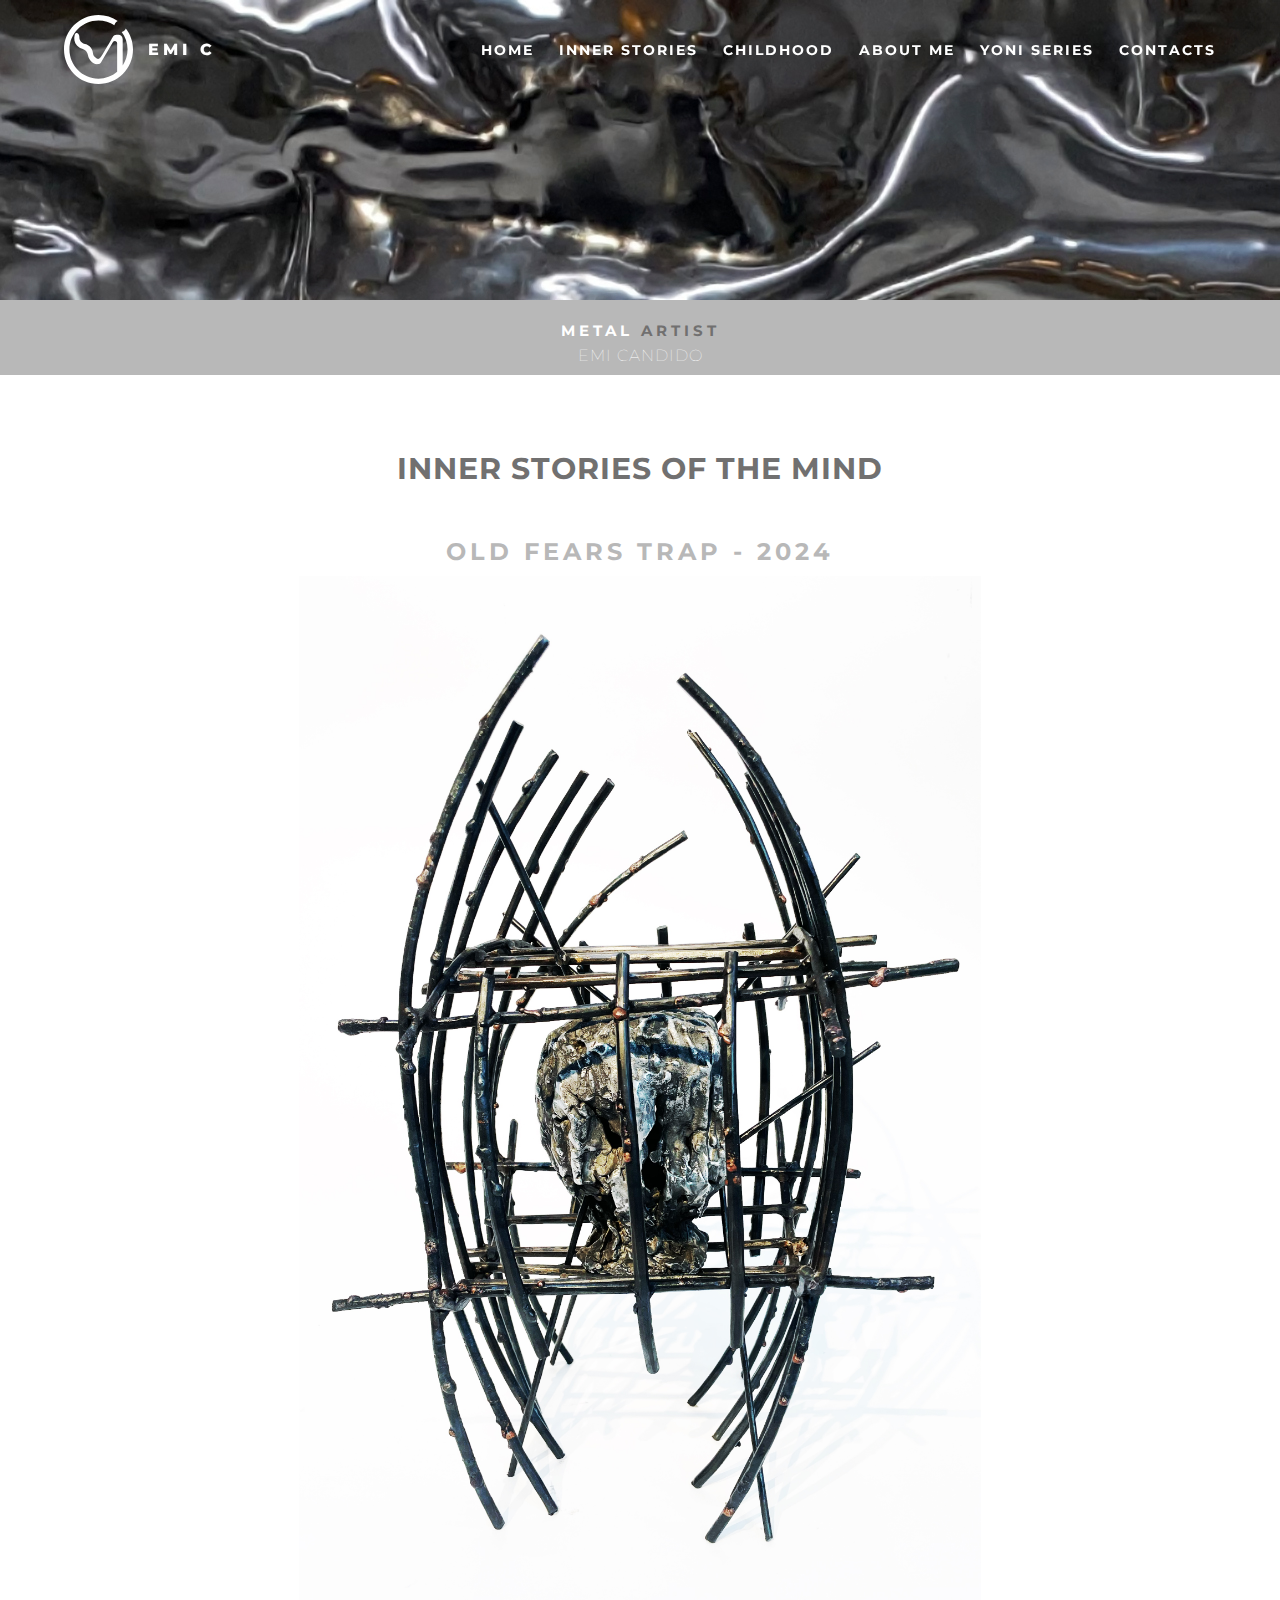
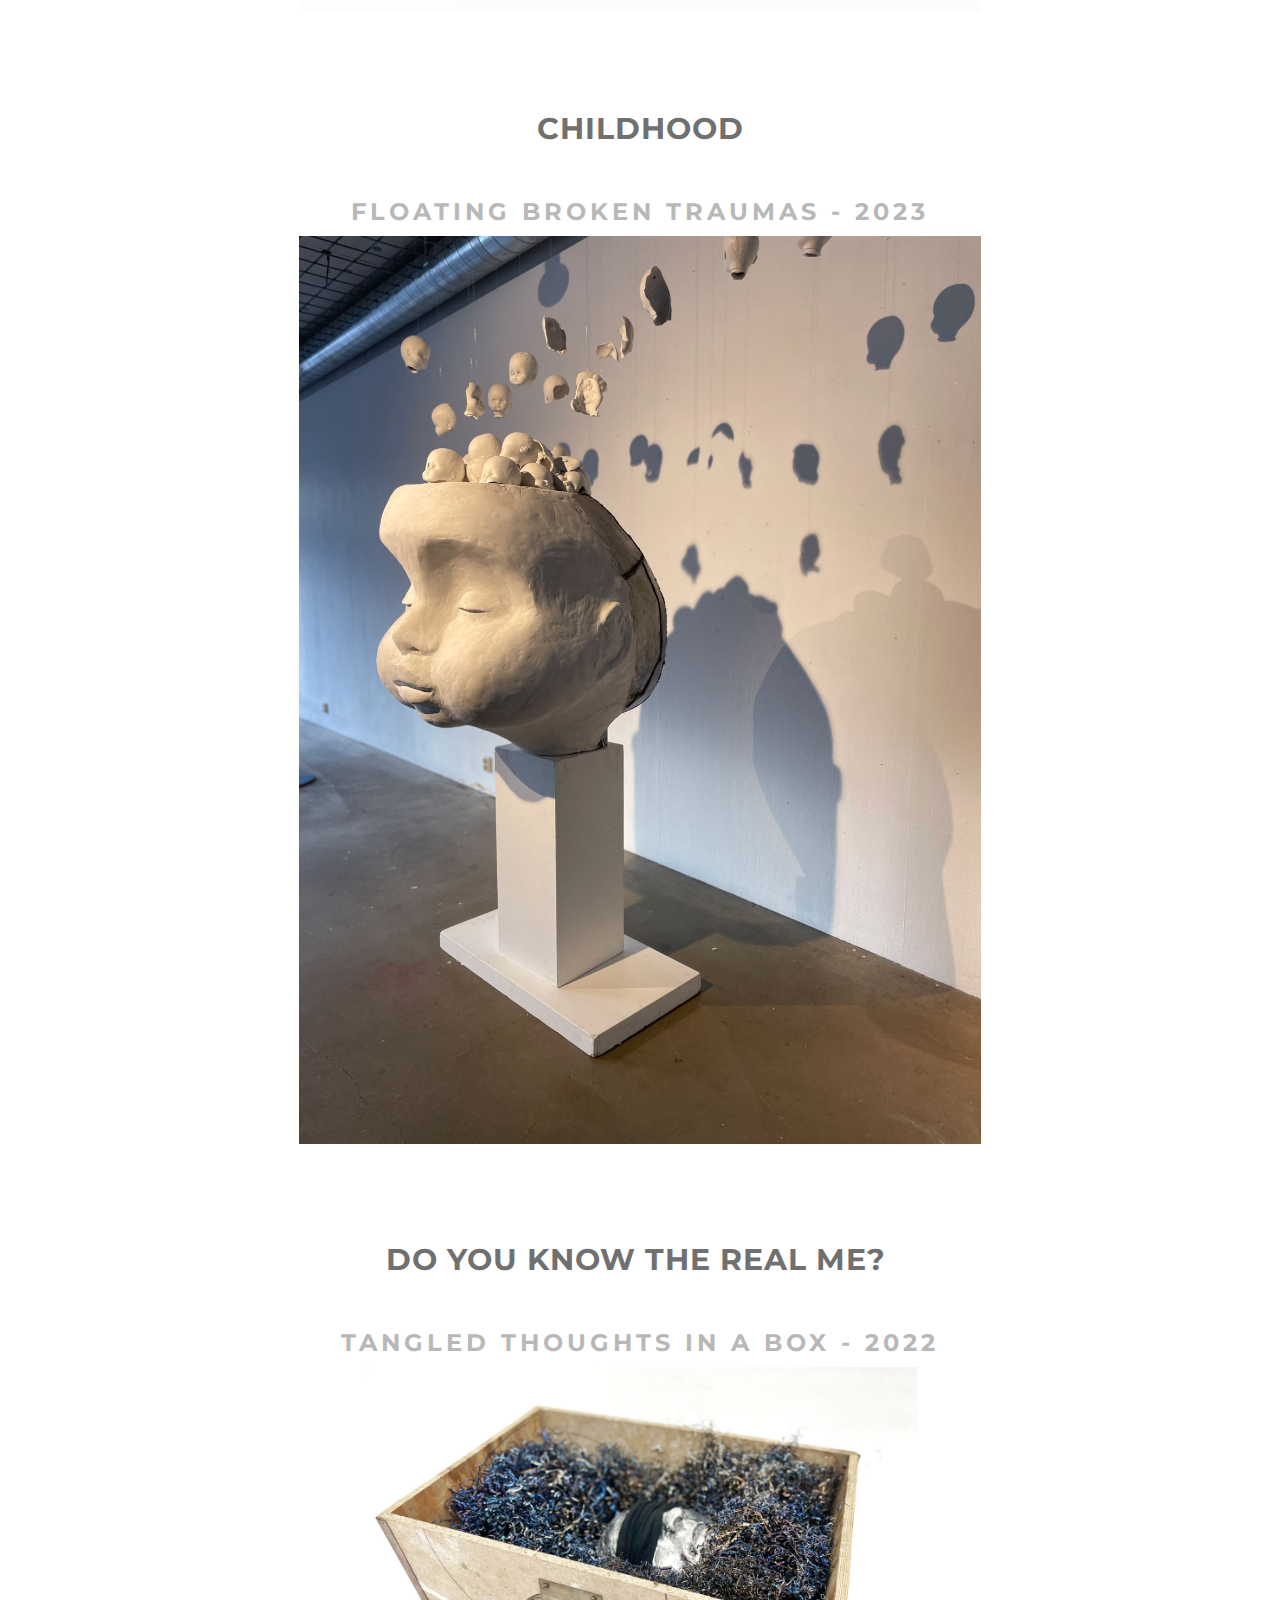
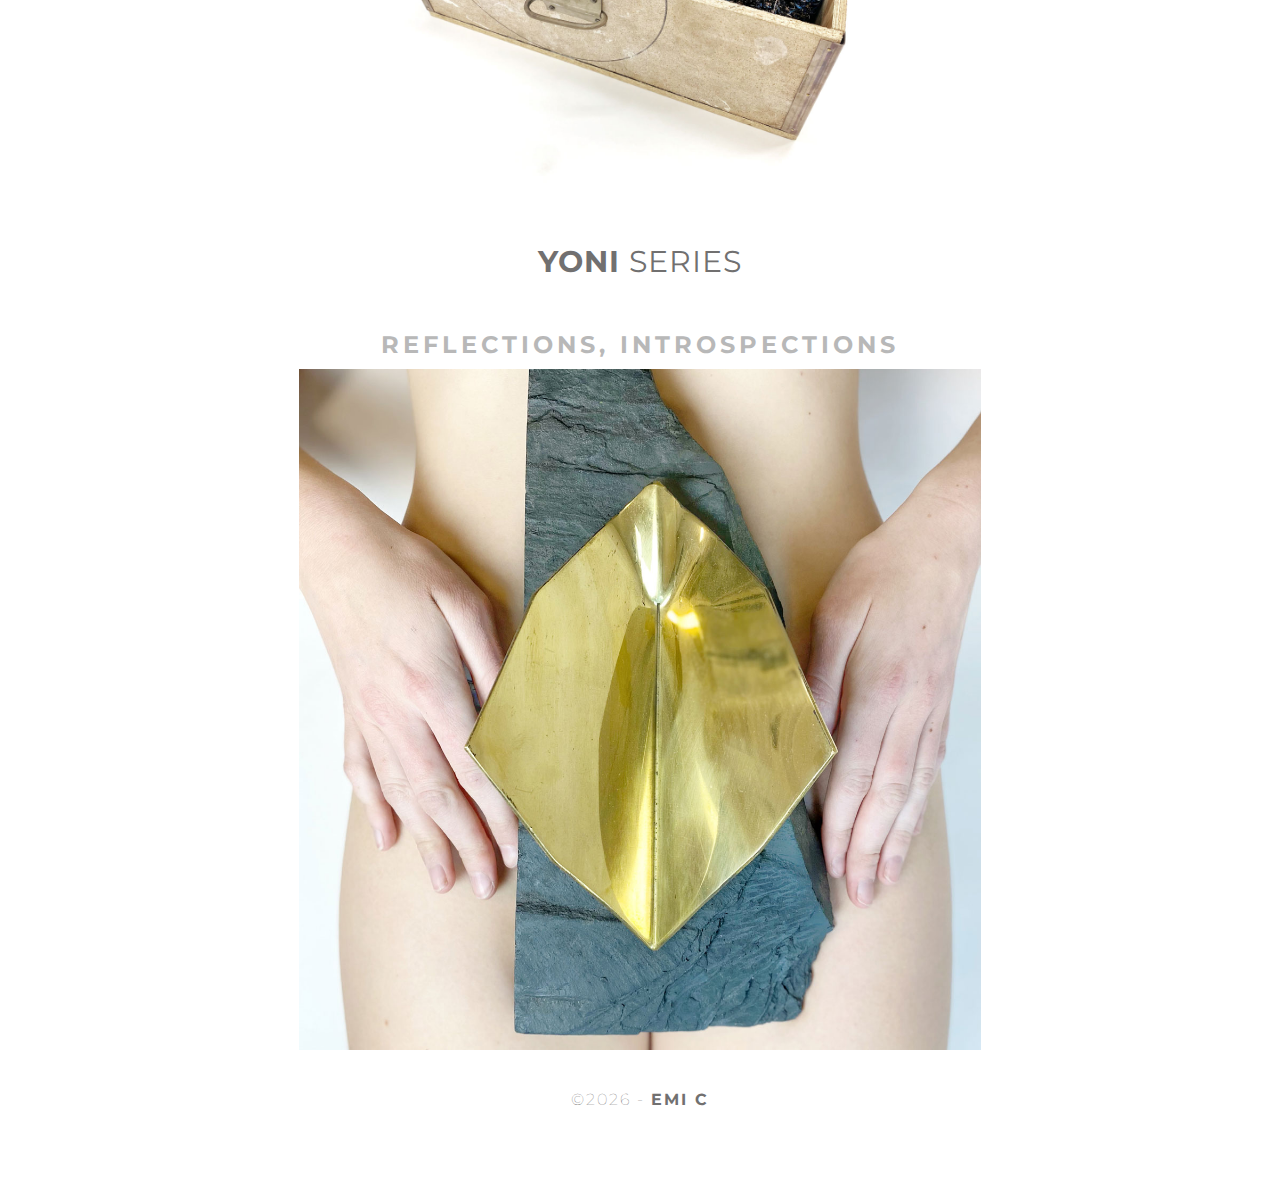
==== index.html @ 7ddd09d2 "commit" ====
<!doctype html>
<html lang="en-US">
<head>
<meta charset="UTF-8">
<meta http-equiv="X-UA-Compatible" content="IE=edge">
<meta name="viewport" content="width=device-width, initial-scale=1">
<title>EMI C</title>
<link rel="icon" type="image/x-icon" href="/images/logo_Tab.svg">	
<link href="css/singlePageTemplate.css" rel="stylesheet" type="text/css">
<link rel="stylesheet" href="./css/custom.css">
<link rel="stylesheet" href="./css/media.css">
<!--The following script tag downloads a font from the Google Fonts server for use within the web page. We recommend that you do not modify it.-->
<link rel="preconnect" href="https://fonts.googleapis.com">
<link rel="preconnect" href="https://fonts.gstatic.com" crossorigin>
<link href="https://fonts.googleapis.com/css2?family=Montserrat:wght@400;500;700&display=swap" rel="stylesheet"> 
</head>
<body>
    <!-- btn up -->
    <button class="scrollup">
        <image src="images/circle-up-greey.svg" alt="icon upp"/>
    </button>
    <!-- header -->
     <header class="header">
      <div class="header-fixed">
          <div class="container" id="imagem">
            <div class="logo">
              <img src="images/logo.svg" alt="logo emi c" />
              <span class="logotexto">EMI C</span>
            </div>
          
            <nav class="nav">
              <ul class="lists">
                <li class="item"><a href="index.html">HOME</a></li>
                <li class="item"><a href="works_InnerStories.html">INNER STORIES</a></li>
                <li class="item"><a href="works_childhood.html">CHILDHOOD</a></li>
                <li class="item"><a href="works_masks.html">About me</a></li>
                <li class="item"><a href="works_yoni.html">YONI SERIES</a></li>
                <li class="item"><a class="" href="bio&contact.html">CONTACTS</a></li>
              </ul>
            </nav>
            <div class="burger"></div>
          </div>
      </div>
    
    </header>
    <!-- / header -->
<!-- Main Container -->
 <main>
      <!-- Hero Section -->
      <section class="hero" id="hero">
        <div class="container">
          <h2 class="hero_header">METAL&nbsp;<span class="light">ARTIST</span></h2>
          <p class="tagline">EMI CANDIDO</p>
        </div>
      </section>
  <div class="container">
    <!-- Navigation -->
  

  
  
    <section class="about_works" id="about">
      <h2 class="hidden">About</h2>
      <!-- Inner Stories of the mind -->
      <h2 class="tagline_wtitulo"><a href="works_InnerStories.html"><strong>Inner Stories of the mind</strong></a></h2>
      <h2 class="hero_header_texto" style="color:#B8B8B8">Old Fears Trap - 2024<span class="light"></span></h2>
      <div class="text_column_Centro"><a href="works_InnerStories.html"><img
            src="images/InnerStories_Old Fears Trap_.jpeg" class="center" width="70%">
        </a></div>
      <!-- childwood -->
      <h2 class="tagline_wtitulo_2"><a href="works_childhood.html"><strong><br>childhood</strong></a></h2>
      <h2 class="hero_header_texto" style="color:#B8B8B8">Floating Broken Traumas - 2023<span class="light"></span></h2>
      <div class="text_column_Centro"><a href="works_childhood.html"><img
            src="images/childwood_Floating_Broken_Traumas_2.jpg" class="center" width="70%"></a></div>
      <!-- Do you know the real me -->
      <h2 class="tagline_wtitulo_2"><strong><br>
          <a href="works_masks.html">Do you know the real me?&nbsp;</a></strong><a href="works_masks.html"><br></h2>
      <h2 class="hero_header_texto" style="color:#B8B8B8">Tangled Thoughts in a Box - 2022<span class="light"></span></h2>
      <div class="text_column_Centro"><a href="works_masks.html"><img src="images/mask_Tangled_Thoughts_in_a_Box.jpg"
            class="centerpressure" width="70%"></a></div>
      <!-- YONI -->
      <h2 class="tagline_wtitulo_2"><a href="works_yoni.html"><strong>Yoni&nbsp;</strong>series</a></h2>
      <h2 class="hero_header_texto" style="color:#B8B8B8"><strong>REFLECTIONS, INTROSPECTIONS</strong><span
          class="light"></span></h2>
      <div class="text_column_Centro"><a href="works_yoni.html"><img src="images/Yoni_Reflections_introspections.jpg"
            class="center" width="70%"></a></div>
    </section>
  
    <!-- Copyrights Section -->
    <div class="hidden">About </div>
  </div>
 </main>
 <footer class="footer">
  <div class="copyright">&copy;<span class="year"></span> - <strong>EMI C</strong></div>
 </footer>

<!-- Main Container Ends -->
    <script src="/js/main.js"></script>
</body>
</html>
---- css/singlePageTemplate.css ----
@charset "UTF-8";
/* Body */
body {
	/* <length> value */
    max-width: 1920px; 
	font-family:'Montserrat', sans-serif;
	/* background-color: #f2f2f2; */
	width: 100%;
	margin-top: 0px;
	margin-right: auto;
	margin-bottom: 0px;
	margin-left: auto;
	font-style: normal;
	font-weight: 200;
	align-content: center;
}
a {
  color: inherit; /* blue colors for links too */
  text-decoration: inherit; /* no underline */
}
/* Dropdown menu */
 /* Dropdown Button */
.dropbtn {
  background-color: transparent;
  color: white;
  padding: 0px;
  font-family:'Montserrat', sans-serif;
  font-size: 14px;
  text-align: left;
  letter-spacing: 2px;
  font-weight: bold;
  transition: all 0.3s linear;
  border: none;
  text-shadow: 2px 2px 4px #000000;
}

/* The container <div> - needed to position the dropdown content */
.dropdown {
  position: relative;
  display: inline-block;
	text-shadow: 2px 2px 4px #000000;
}

/* Dropdown Content (Hidden by Default) */
.dropdown-content {
  display: none;
  position: absolute;
  /* background-color: #f1f1f1;*/
  min-width: 300px;
  /* box-shadow: 0px 8px 16px 0px rgba(0,0,0,0.2);*/
  z-index: 1;
	text-shadow: 2px 2px 4px #000000;
}

/* Links inside the dropdown */
.dropdown-content a {
  color: #FFFFFF;
  padding: 5px 8px;
  text-decoration: none;
  display: block;
	text-shadow: 2px 2px 4px #000000;
}

/* Change color of dropdown links on hover */
.dropdown-content a:hover {color: #FFFFFF; text-shadow: 2px 2px 4px #000000;}

/* Show the dropdown menu on hover */
.dropdown:hover .dropdown-content {display: block;text-shadow: 2px 2px 4px #000000;}

/* Change the background color of the dropdown button when the dropdown content is shown */
.dropdown:hover .dropbtn {color: #2C9AB7;text-shadow: 2px 2px 4px #000000;} 

/* Container */
.container {
	width: 90%;
	margin: 0 auto;
}
/* Navigation */

.logo {
	color: #fff;
	width: auto;
}
.logotexto {
	color: #fff;
	font-weight: 800;
	letter-spacing: 4px;
}


.hero_header {
	color: #FFFFFF;
	text-align: center;
	margin-top: 0px;
	margin-right: 0px;
	margin-bottom: 0px;
	margin-left: 0px;
	letter-spacing: 4px;
}.hero_header_texto{
	color: #8f8f8f;
	text-align: center;
	margin-top: 50px;
	margin-right: 0px;
	margin-bottom: 10px;
	margin-left: 0px;
	text-transform: uppercase;
	letter-spacing: 4px;
}
/* Hero Section */
.hero {
	background-color: #B8B8B8;
	padding-top: 20px;
	padding-bottom: 10px;
}
.light {
	font-weight: bold;
	color: #717070;
}
.tagline {
	text-align: center;
	color: #FFFFFF;
	margin-top: 4px;
	font-weight: lighter;
	text-transform: uppercase;
	letter-spacing: 1px;
}
.tagline_wtitulo {
	text-align: center;
	color: #717070;
	margin-top: 40px;
    font-size: 30px;
	font-weight: bolder;
	text-transform: uppercase;
	letter-spacing: 1px;
}
.tagline_wtitulo_2 {
	text-align: center;
	color: #717070;
	margin-top: 60px;
    font-size: 30px;
	font-weight: normal;
	text-transform: uppercase;
	letter-spacing: 1px;
}
/* About Section */
.text_column_Centro{
	/* width: 100%;*/
	text-align: left;
	font-weight: lighter;
	font-size: 20px;
	line-height: 40px;
	/* float: Left;*/
	align-content: center;
	padding-left: 150px;
	padding-right: 150px;
	color: #8f8f8f;
}
.col-sm-4 h4 {
    display:flex;
    align-items: center;
	padding-left: 150px;
	padding-right: 150px;
}
.linha_horizontal{
    /* display: inline-block;*/
    width: 100%;
	align-content: center;
	padding-left: 150px;
	padding-right: 150px;
	color: #8f8f8f;
}
.text_column_Centro_mail{
	/* width: 100%;*/
	text-align: center;
	font-weight: lighter;
	font-size: 20px;
	line-height: 40px;
	/* float: Left;*/
	align-content: center;
	padding-top: 40px;
	padding-left: 150px;
	padding-right: 150px;
	padding-bottom: 30px;
	color: #8f8f8f;
}
.text_column {
	width: 40%;
	text-align: left;
	font-weight: lighter;
	font-size: 20px;
	line-height: 40px;
	float: right;
	padding-left: 15px;
	padding-right: 50px;
	color: #A3A3A3;
}
.text_colum_works {
	width: auto;
	/* text-align: left;
	font-weight: lighter;
	font-size: 20px;
	line-height: 40px;
	float: right;*/
	padding-left: auto;
	padding-right: auto;
	color: #A3A3A3;
	display: block;
    margin-left: auto;
    margin-right: auto;
}
.center {
  display: block;
  margin-left: auto;
  margin-right: auto;
  width: 50%;
}
.centerpressure {
  display: block;
  margin-left: auto;
  margin-right: auto;
  width: 65%;
}
.imagem_emi {
	width: 100%;
	/* text-align: justify; */
	/* font-weight: lighter; */
	/*line-height: 40px;
	float: left;
	/*margin-left: auto;*/
	padding: 0;
	color: #A3A3A3;
}
.about {
	padding-left: 20px;
	padding-right: 20px;
	padding-top: 35px;
	display: inline-block;
	background-color: #FFFFFF;
	margin-top: 0px;
	height: auto;
}
.about_works {
	width: 100%;
	padding-left: 0px;
	padding-right: 0px;
	padding-top: 35px;
	display: inline-block;
	background-color: #FFFFFF;
	margin-top: 0px;
	height: auto;
}
/* Stats Gallery */
.stats {
	color: #717070;
	margin-bottom: 5px;
}
.gallery {
	clear: both;
	display: inline-block;
	width: 100%;
	background-color: #FFFFFF;
	/* [disabled]min-width: 400px;
*/
	padding-bottom: 35px;
	padding-top: 0px;
	margin-top: -5px;
	margin-bottom: 0px;
}
.thumbnail {
	width: 25%;
	text-align: center;
	float: left;
	margin-top: 35px;
}
.gallery .thumbnail h4 {
    margin: 5px;
	color: #52BAD5;
}
.gallery .thumbnail p {
	margin:0;
	color: #A3A3A3;
}
/* Parallax Section */
.banner {
	background-color: #2D9AB7;
	background-image: url(../images/parallax.png);
	height: 400px;
	background-attachment: fixed;
	background-size: cover;
	background-repeat: no-repeat;
}
.parallax {
	color: #FFFFFF;
	text-align: right;
	padding-right: 100px;
	padding-top: 110px;
	letter-spacing: 2px;
	margin-top: 0px;
}
.parallax_description {
	color: #FFFFFF;
	text-align: right;
	padding-right: 100px;
	width: 30%;
	float: right;
	font-weight: lighter;
	line-height: 23px;
margin: 0;
}
/* More info */
footer {
	background-color: #FFFFFF;
	padding-bottom: 35px;
}
.footer_column {
	width: 50%;
	text-align: center;
	padding-top: 30px;
	float: left;
}
footer .footer_column h3 {
	color: #B8B8B8;
	text-align: center;
}
footer .footer_column p {
	color: #717070;
	background-color: #FFFFFF;
}
.cards {
	width: 100%;
	height: auto;
	max-width: 400px;
	max-height: 200px;
}
footer .footer_column p {
	padding-left: 30px;
	padding-right: 30px;
	text-align: justify;
	line-height: 25px;
	font-weight: lighter;
	margin-left: 20px;
	margin-right: 20px;
}
.button {
	width: 200px;
	margin-top: 40px;
	padding: 20px 10px;
	text-align: center;
	vertical-align: middle;
	border-radius: 0px;
	text-transform: uppercase;
	font-weight: bold;
	letter-spacing: 2px;
	border: 3px solid #FFFFFF;
	color: #FFFFFF;
	transition: all 0.3s linear;
}
.button:hover {
	background-color: #FEFEFE;
	color: #C4C4C4;
	cursor: pointer;
}
.copyright {
	text-align: center;
padding: 40px 0px;
	/* background-color: #717070; */
	background-color: #FFFFFF;
	/* color: #FFFFFF; */
	color: #717070;
	text-transform: uppercase;
	font-weight: lighter;
	letter-spacing: 2px;
	/* border-top-width: 2px; */
}
.footer_banner {
	background-color: #B8B8B8;
	padding-top: 60px;
	padding-bottom: 60PX;
	margin-bottom: 0px;
	background-image: url(../images/pattern.png);
	background-repeat: repeat;
}
footer {
	display: inline-block;
}
.hidden {
	display: none;
}

/* Mobile */
@media (max-width: 320px) {
/* Links inside the dropdown */
.dropdown-content a {
  color: #FFFFFF;
  padding: 0px 50px;
  text-decoration: none;
  display: inline-flex;
}
.logo {
	width: auto;
	float: left;
	/*text-align: center;*/
	border: 1px solid;
	margin-top: 15px;
	margin-right: 0px;
	margin-bottom: 0px;
	margin-left: 25px;
}
.logotexto {
	width: auto;
	text-align: left;
	border: 1px;
	float: left;
	margin-top: 55px;
	margin-right: 0px;
	margin-bottom: 0px;
	margin-left: 10px;
}
.container header nav {
margin: 0;
	width: 100%;
	float: none;
	display: none;
}
.hero_header_texto{
	color: #8f8f8f;
	text-align: center;
	margin-top: 50px;
	margin-right: 0px;
	margin-bottom: 20px;
	margin-left: 0px;
	text-transform: uppercase;
	letter-spacing: 4px;
}
.center {
  display: block;
  margin-left: auto;
  margin-right: auto;
  width:100%;
}
nav {
	float: left;
	width: auto;
	text-align: left;
	margin-top: 10px;
	margin-right: 0px;
	}
header nav ul {
	padding: 0px;
	float: left;
}
nav ul li {
	margin-top: 0px;
	margin-right: 0px;
	margin-bottom: 0px;
	margin-left: 0px;
	width: auto;
	font-size: 5px;
	text-align: left;
	padding-top: 8px;
	padding-bottom: 100px;
}
.dropbtn {
  background-color: transparent;
  color: white;
  padding: 0px;
  font-family:'Montserrat', sans-serif;
  font-size: 5px;
  text-align: left;
  letter-spacing: 2px;
  font-weight: bold;
  transition: all 0.3s linear;
  border: none;
}		
.text_column_Centro{
	width: 100%;
	text-align: left;
	font-weight: lighter;
	font-size: 12px;
	line-height: 20px;
	/* float: Left;*/
	align-content: center;
	padding-left: 0px;
	padding-right: 0px;
	color: #A3A3A3;
    margin-bottom: 30px;

}
.col-sm-4 h4 {
    display:flex;
    align-items: center;
	padding-left: 0px;
	padding-right: 0px;
}	
.linha_horizontal{
    /* display: inline-block;*/
    width: 100%;
	text-align: center;
	align-content: center;
	padding-left: 0px;
	padding-right: 0px;
	color: #A3A3A3;
}	
.text_column_Centro_mail{
	width: 100%;
	text-align: center;
	font-weight: lighter;
	font-size: 12px;
	line-height: 20px;
	/* float: Left; */
	align-content: center;
	padding-top: 40px;
	padding-left: 0px;
	padding-right: 0px;
	color: #A3A3A3;
    margin-bottom: 30px;

}
.text_colum_works {
	width: auto;
	/* text-align: left;
	font-weight: lighter;
	font-size: 20px;
	line-height: 40px;
	float: right;*/
	padding-left: auto;
	padding-right: auto;
	color: #A3A3A3;
	display: block;
    margin-left: auto;
    margin-right: auto;
}
.center {
  display: block;
  margin-left: auto;
  margin-right: auto;
  width: 100%;
}
.text_column {
	width: auto;
	text-align: left;
	padding-top: 0px;
	padding-right: 0px;
	padding-bottom: 0px;
	padding-left: 0px;
	font-size: 20px;
    line-height: 30px;
}
.imagem_emi {
	width: 100%;
    align-content: center;
	padding-top: 0px;
	padding-right: 0px;
	padding-bottom: 0px;
	padding-left: 0px;
} 
.thumbnail {
	width: 100%;
}
.footer_column {
	width: 100%;
	margin-top: 0px;
}
.parallax {
	text-align: center;
	margin-top: 0px;
	margin-right: 0px;
	margin-bottom: 0px;
	margin-left: 0px;
	padding-top: 40%;
	padding-right: 0px;
	padding-bottom: 0px;
	padding-left: 0px;
	width: 100%;
	font-size: 18px;
}
.parallax_description {
	padding-top: 0px;
	padding-right: 0px;
	padding-bottom: 0px;
	padding-left: 0px;
	width: 90%;
	margin-top: 25px;
	margin-right: 0px;
	margin-bottom: 0px;
	margin-left: 12px;
	float: none;
	text-align: center;
}
.banner {
	background-color: #2D9AB7;
	background-image: none;
}
.tagline {
	margin-top: 20px;
	line-height: 22px;
}
.hero_header {
	width: auto;
	font-size: 17px;
	padding-left: 0px;
	padding-right: 0px;
	line-height: 22px;
	text-align: center;
}
}

/* Small Tablets */
@media (min-width: 321px)and (max-width: 767px) {
/* 	
.logo {
	width: auto;
	text-align: left;
	border: 1px;
	float: left;
	margin-top: 15px;
	margin-right: 0px;
	margin-bottom: 0px;
	margin-left: 25px;
	color: #FFFFFF;
}
.logotexto {
	width: auto;
	text-align: left;
	border: 1px;
	float: left;
	margin-top: 55px;
	margin-right: 0px;
	margin-bottom: 0px;
	margin-left: 10px;
	color: #FFFFFF;
}
.container header nav {
	margin-top: 0px;
	margin-right: 0px;
	margin-bottom: 0px;
	margin-left: 0px;
	width: 100%;
	float: none;
	overflow: auto;
	display: inline-block;
	/* background: #52bad5; */
} */


.text_column_Centro{
	width: auto;
	text-align: left;
	font-weight: lighter;
	font-size: 20px;
	line-height: 40px;
	/*float: Left;*/
	align-content: center;
	padding-left: 0px;
	padding-right: 0px;
	margin-bottom: 30px;
	color: #A3A3A3;
}
.col-sm-4 h4 {
    display:flex;
    align-items: center;
	padding-left: 0px;
	padding-right: 0px;
}	
.linha_horizontal{
    /* display: inline-block;*/
    width: 100%;
	text-align: center;
	align-content: center;
	padding-left: 0px;
	padding-right: 0px;
	color: #A3A3A3;
}
.text_column_Centro_mail{
	width: auto;
	text-align: center;
	font-weight: lighter;
	font-size: 20px;
	line-height: 40px;
	/*float: Left;*/
	align-content: center;
	padding-top: 40px;
	padding-left: 0px;
	padding-right: 0px;
	margin-bottom: 30px;
	color: #A3A3A3;
}		
/* nav {
	float: left;
	width: auto;
	text-align: left;
	margin-top: 10px;
	margin-right: 0px;
	}
header nav ul {
	padding: 0px;
	float: left;
}
nav ul li {
	margin-top: 0px;
	margin-right: 0px;
	margin-bottom: 0px;
	margin-left: 10px;
	width: auto;
	font-size: 10px;
	text-align: left;
	padding-top: 8px;
	padding-bottom: 100px;
} */
.dropbtn {
  background-color: transparent;
  color: white;
  padding: 0px;
  font-family:'Montserrat', sans-serif;
  font-size: 10px;
  text-align: left;
  letter-spacing: 2px;
  font-weight: bold;
  transition: all 0.3s linear;
  border: none;
}
.hero_header {
	width: auto;
	font-size: 15px;
	padding-left: 0px;
	padding-right: 0px;
	line-height: 22px;
	text-align: center;
}
.text_column {
	width: 100%;
	text-align: left;
	padding-top: 0px;
	padding-right: 0px;
	padding-bottom: 0px;
	padding-left: 0px;
	font-size: 20px;
    line-height: 40px;
	
} 

.imagem_emi {
	width: 100%;
    align-content: center;
	padding-top: 0px;
	padding-right: 0px;
	padding-bottom: 0px;
	padding-left: 0px;
}
.center {
  display: block;
  margin-left: auto;
  margin-right: auto;
  width: 80%;
}
.thumbnail {
	width: 100%;
}
.footer_column {
	width: 100%;
	margin-top: 0px;
}
.parallax {
	text-align: center;
	margin-top: 0px;
	margin-right: 0px;
	margin-bottom: 0px;
	margin-left: 0px;
	padding-top: 40%;
	padding-right: 0px;
	padding-bottom: 0px;
	padding-left: 0px;
	width: 100%;
	font-size: 18px;
}
.parallax_description {
	padding-top: 0px;
	padding-right: 0px;
	padding-bottom: 0px;
	padding-left: 0px;
	margin-top: 30%;
	margin-right: 0px;
	margin-bottom: 0px;
	margin-left: 0px;
	float: none;
	width: 100%;
	text-align: center;
}
.thumbnail {
	width: 50%;
}
.parallax {
	margin-top: 0px;
	margin-right: 0px;
	margin-bottom: 0px;
	margin-left: 0px;
	padding-right: 0px;
	padding-bottom: 0px;
	padding-left: 0px;
	padding-top: 20%;
}
.parallax_description {
	margin-top: 0px;
	margin-right: 0px;
	margin-bottom: 0px;
	margin-left: 0px;
	width: 100%;
	padding-top: 30px;
}
.banner {
	padding-left: 20px;
	padding-right: 20px;
}
.footer_column {
	width: 100%;
}
}

/* Small Desktops */
@media (min-width: 768px) and (max-width: 1096px) {
.text_column {
	width: 100%;
}
.thumbnail {
	width: 50%;
}
.text_column {
	width: 100%;
	margin-top: 0px;
	margin-right: 0px;
	margin-bottom: 0px;
	margin-left: 0px;
	padding-top: 0px;
	padding-right: 0px;
	padding-bottom: 0px;
	padding-left: 0px;
}
.text_column_Centro{
	width: auto;
	text-align: left;
	font-weight: lighter;
	font-size: 20px;
	line-height: 40px;
	/* float: Left; */
	align-content: center;
	padding-left: 0px;
	padding-right: 0px;
	margin-bottom: 30px;
	color: #A3A3A3;
}
.col-sm-4 h4 {
    display:flex;
    align-items: center;
	padding-left: 0px;
	padding-right: 0px;
}	
.linha_horizontal{
    /* display: inline-block;*/
    width: 100%;
	text-align: center;
	align-content: center;
	padding-left: 0px;
	padding-right: 0px;
	color: #A3A3A3;
}
.text_column_Centro_mail{
	width: auto;
	text-align: center;
	font-weight: lighter;
	font-size: 20px;
	line-height: 40px;
	/* float: Left; */
	align-content: center;
	padding-top: 40px;
	padding-left: 0px;
	padding-right: 0px;
	margin-bottom: 30px;
	color: #A3A3A3;
}	
.center {
  display: block;
  margin-left: auto;
  margin-right: auto;
  width: 50%;
}
.banner {
	margin-top: 0px;
	padding-top: 0px;
}

.imagem_emi {
	width: 100%;
    /*float:left;*/
    padding: 0;
}
}

/* button */
.scrollup {
	width: 40px;
    height: 40px;
    position: fixed;
    bottom: 50px;
    right: 0px;
    z-index: 3;
    opacity: 0;
    border: navajowhite;
    border-radius: 5px;
    background: #ffffff;
    transition: .4s linear;
    cursor: pointer;
}

.scrollup.active{
    opacity: 0.5;
    right: 20px;
}

.scrollup img{
    max-width: 100%;
}


<!-- btn up -->
<button class="scrollup">
    <image src="images/circle-up-greey.svg" alt="icon upp"/>
</button>
---- css/custom.css ----
*{
    margin: 0;
    padding: 0;
    box-sizing: border-box;
}

img{
    max-width: 100%;
}

ul{
    list-style: none;
}

button{
    background: transparent;
    border: none;
    outline: none;
}

a {
	color: inherit;
	text-decoration: none;
}


body{
    display: flex;
    flex-direction: column;
    height: 100vh;
    overflow-x: hidden;
}

.overflow{
    overflow-y: hidden;
}

main{
    flex: 1;
}

/* ------------------------- header ------------------------- */

.burger{
    display: none;
}

.header {
    width: 100vw;
    min-height: 300px;
    background: url("../images/IMG-1526_header_2.jpg") no-repeat center;
    background-size: cover;
}

.header-fixed {
    position: fixed;
    top: 0;
    left: 0;
    width: 100%;
    padding: 15px 0px;
    background: transparent;
    transition: .3s linear;
}

.header-fixed.active{
    box-shadow: 0 2px 10px 5px #2c9ab78f;
    background: url("../images/IMG-1526_header_2.jpg") no-repeat center;
    background-size: cover;
    padding: 10px 0;
}

.header .container {
    display: flex;
    justify-content: space-between;
    align-items: center;
}

.logo {
    display: flex;
    align-items: center;
    gap: 15px;
}

.logo img{
    width: 69px;
    transition: .3s linear;
}

.logotexto {
    display: block;
}

.header-fixed.active .logo img {
    width: 49px;
}

.nav {
    flex: 1;
}

.lists{
    display: flex;
    justify-content: flex-end;
    gap: 25px;
}
strong {
	font-weight: bold;
}

.item{
    text-transform: uppercase;
    color: #FFFFFF;
	font-size: 14px;
	letter-spacing: 2px;
	font-weight: bold;
	transition: .2s linear;
    cursor: pointer;
}

.item:hover,
.item a:active,
.item a:focus {
	color: #2C9AB7;
}




/* ------------------------- / header ------------------------- */
---- css/media.css ----
@media (max-width: 1200px) {}

@media (max-width: 1080px) {
    .burger{
        display: block;
        width: 60px;
        height: 40px;
        background: url(../images/mobile-menu.svg) no-repeat center;
        position: relative;
        z-index: 5;
        transition: .3s linear;
    }

    .burger.active{
        background: url(../images/menu-close.svg) no-repeat center;
    }

    .nav {
        position: absolute;
        top: -1000%;
        left: 0;
        width: 100%;
        height: 0;
        background: rgb(255 255 255 / 10%);
        backdrop-filter: blur(20px);
        transition: .5s linear;
    }

    .nav.active{
        top: 0;
        height: 100vh; 
    }

    .lists {
        flex-direction: column;
        align-items: center;
        gap: 50px;
        height: 100vh;
        justify-content: center;
    }

    .item {
        color: #000;
    }
}

@media (max-width: 980px) {}

@media (max-width: 768px) {}

@media (max-width: 590px) {}

@media (max-width: 450px) {}

@media (max-width: 390px) {}
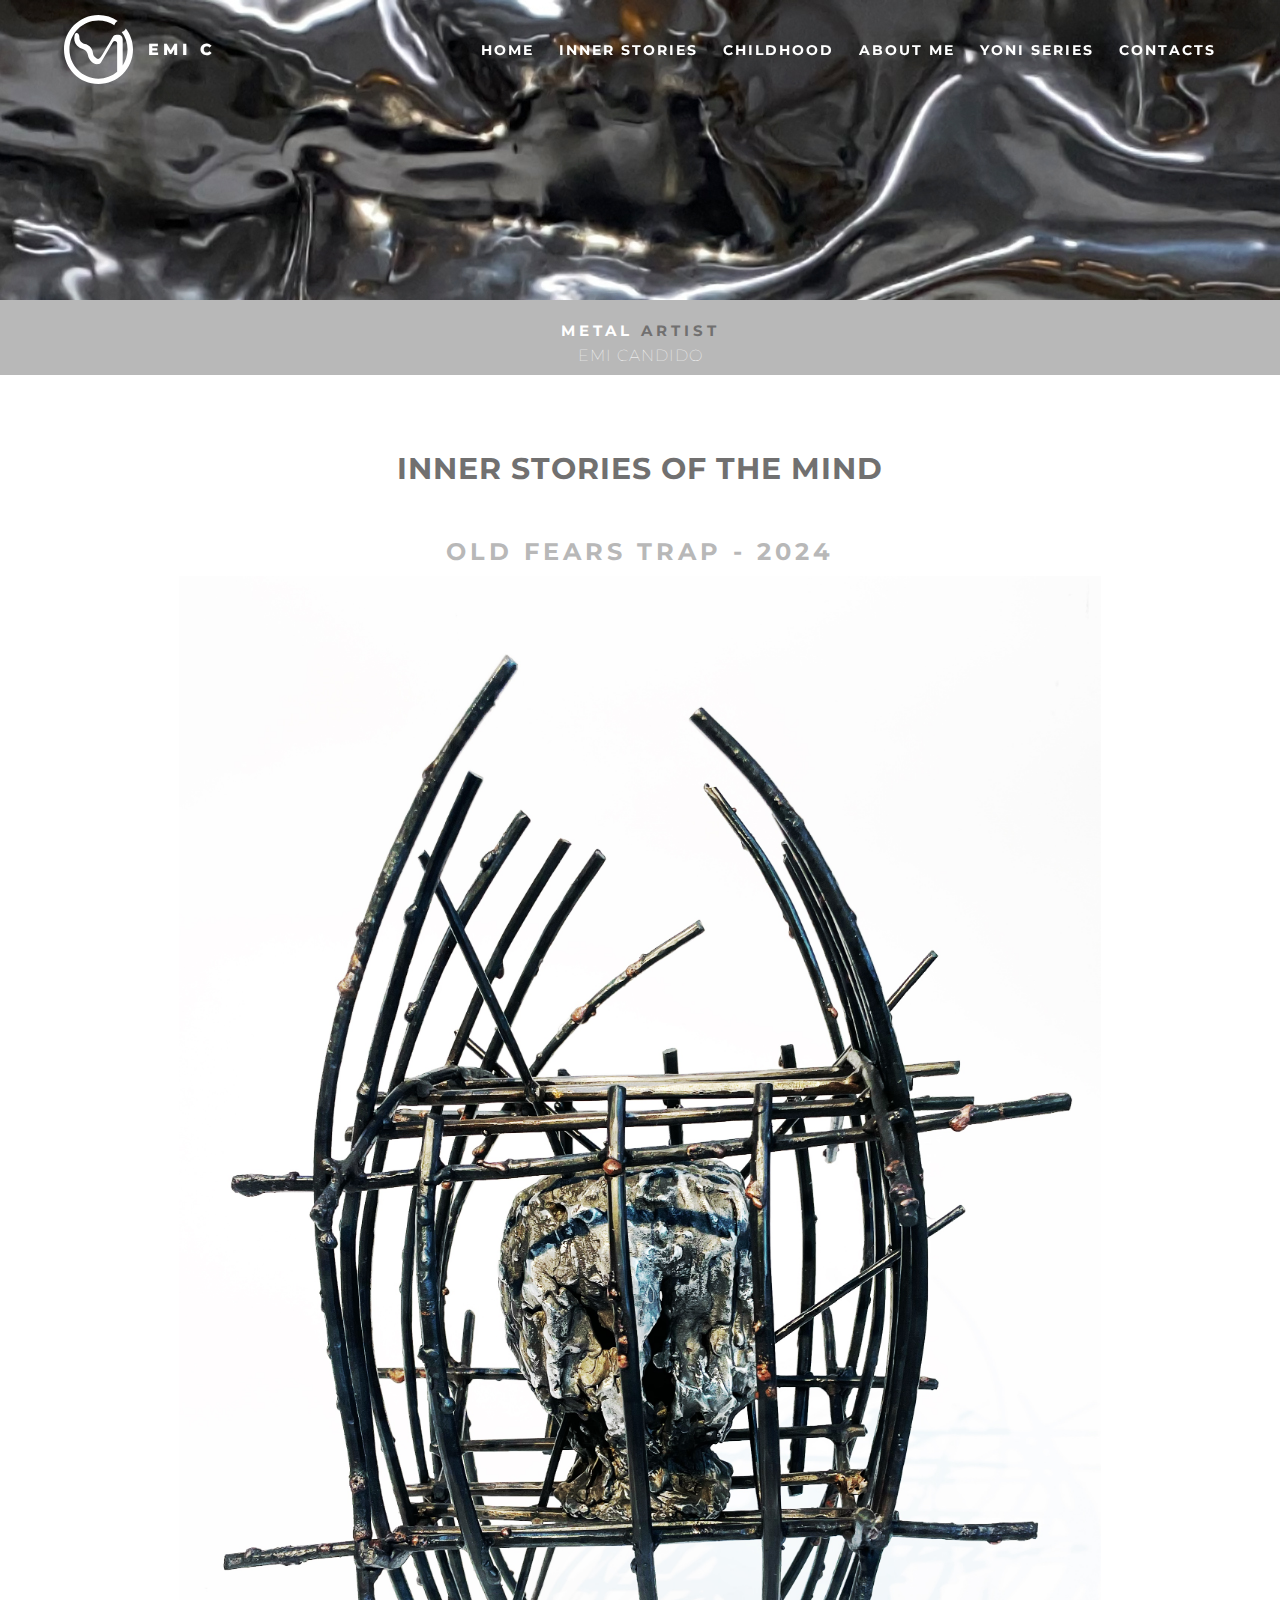
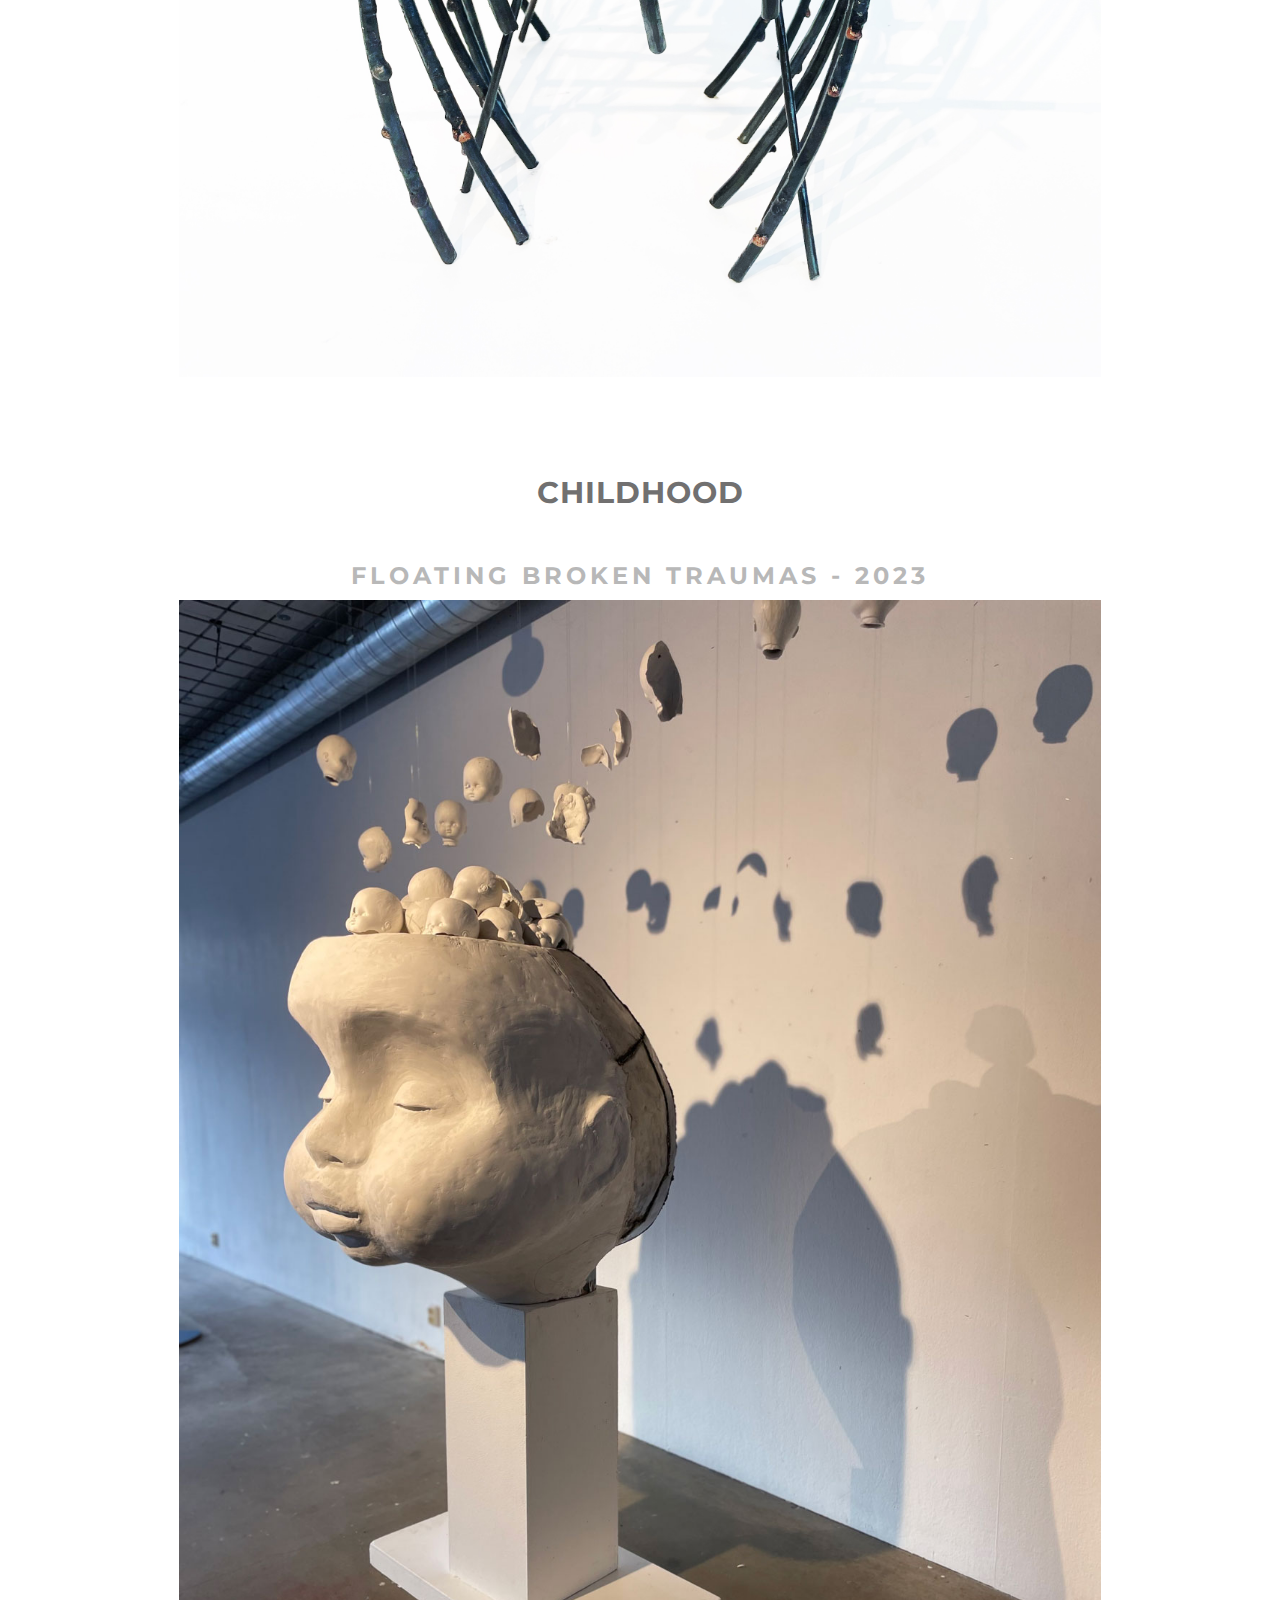
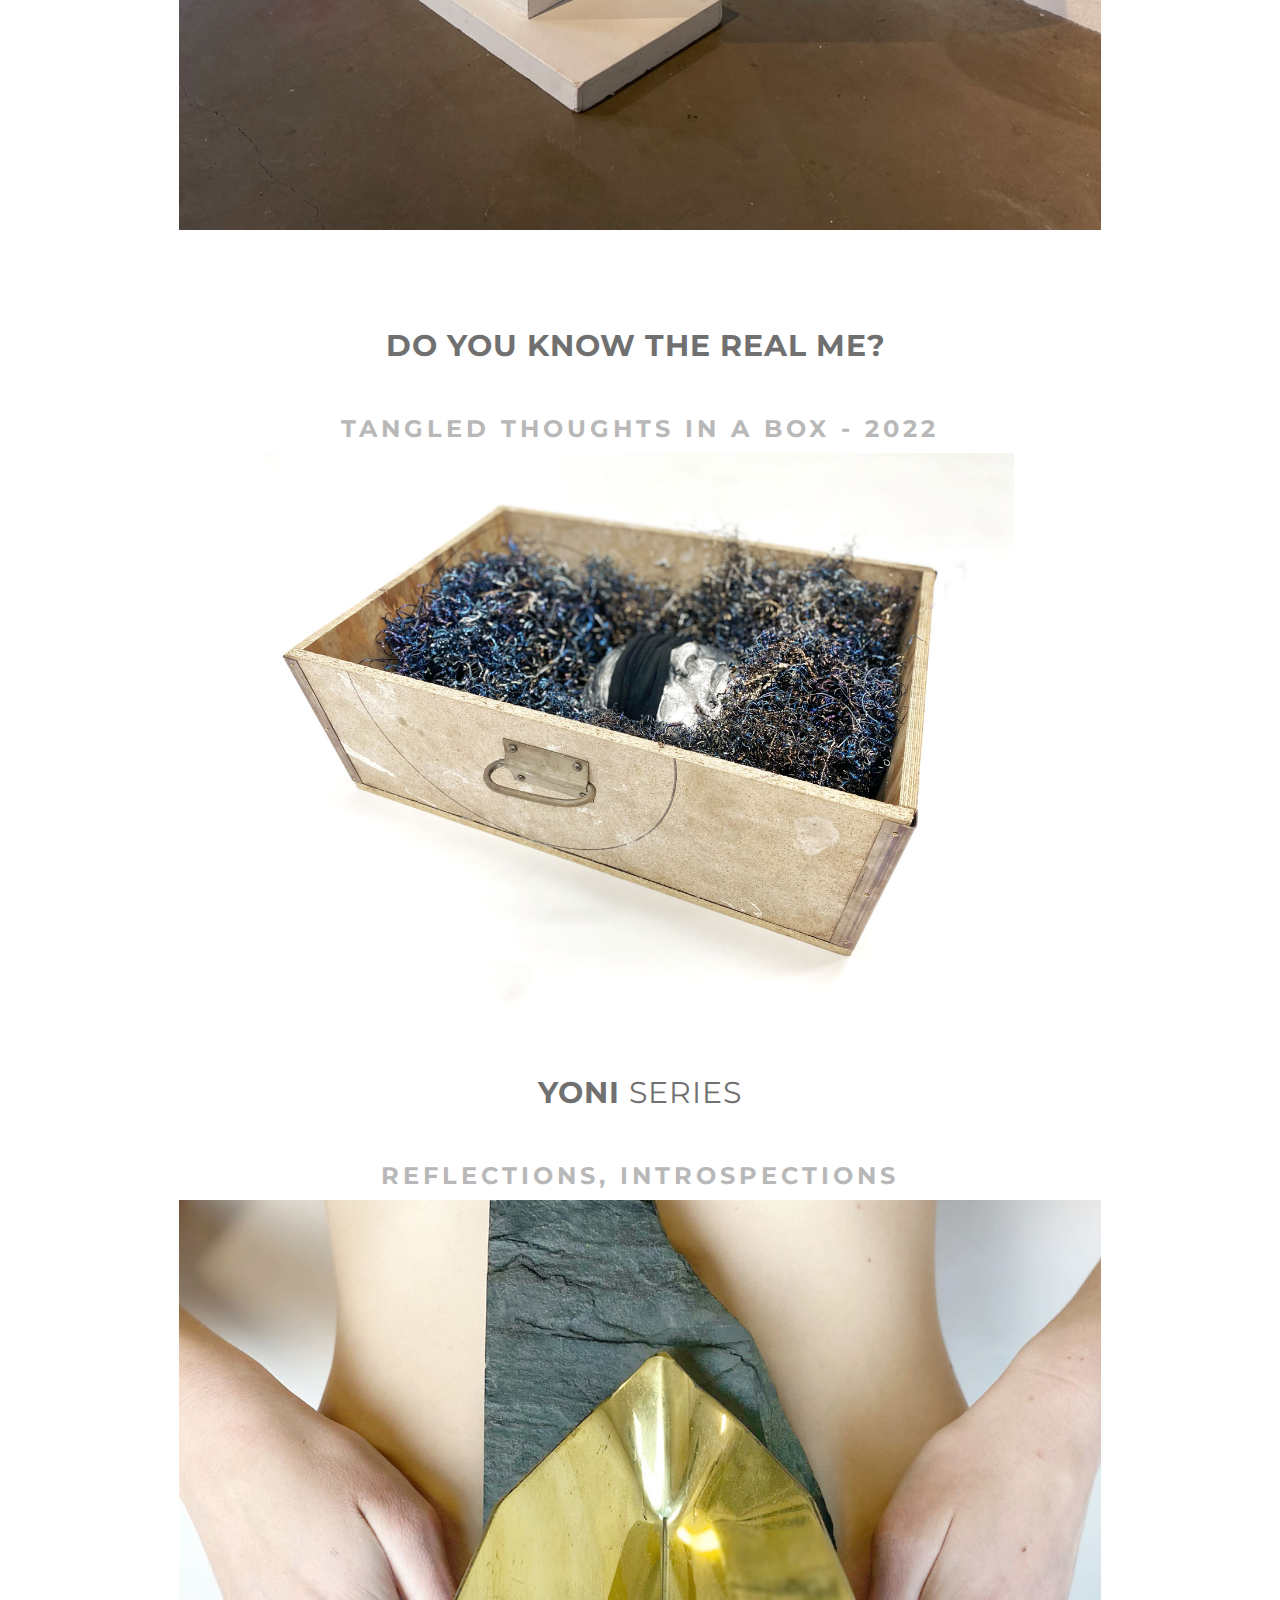
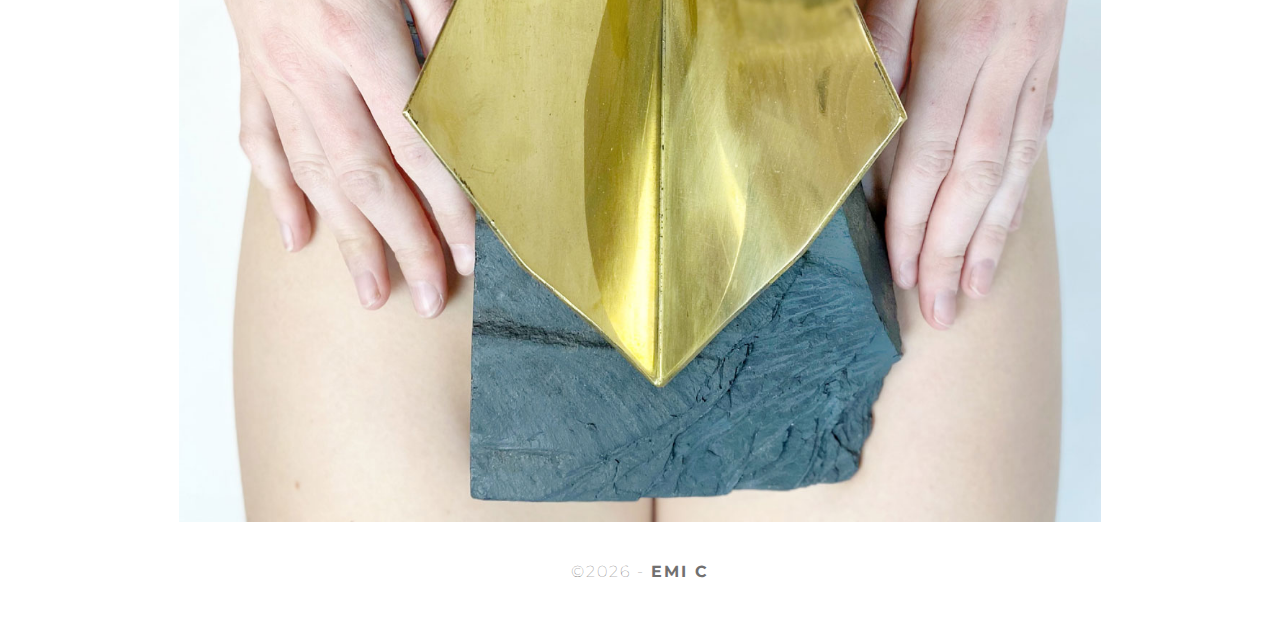
==== commit fdf8c997: "commit" ====
--- a/index.html
+++ b/index.html
@@ -5,7 +5,7 @@
 <meta http-equiv="X-UA-Compatible" content="IE=edge">
 <meta name="viewport" content="width=device-width, initial-scale=1">
 <title>EMI C</title>
-<link rel="icon" type="image/x-icon" href="/images/logo_Tab.svg">	
+<link rel="icon" type="image/x-icon" href="./images/logo_Tab.svg">	
 <link href="css/singlePageTemplate.css" rel="stylesheet" type="text/css">
 <link rel="stylesheet" href="./css/custom.css">
 <link rel="stylesheet" href="./css/media.css">
@@ -16,36 +16,36 @@
 </head>
 <body>
     <!-- btn up -->
-    <button class="scrollup">
-        <image src="images/circle-up-greey.svg" alt="icon upp"/>
-    </button>
-    <!-- header -->
-     <header class="header">
-      <div class="header-fixed">
-          <div class="container" id="imagem">
-            <div class="logo">
-              <img src="images/logo.svg" alt="logo emi c" />
-              <span class="logotexto">EMI C</span>
-            </div>
-          
-            <nav class="nav">
-              <ul class="lists">
-                <li class="item"><a href="index.html">HOME</a></li>
-                <li class="item"><a href="works_InnerStories.html">INNER STORIES</a></li>
-                <li class="item"><a href="works_childhood.html">CHILDHOOD</a></li>
-                <li class="item"><a href="works_masks.html">About me</a></li>
-                <li class="item"><a href="works_yoni.html">YONI SERIES</a></li>
-                <li class="item"><a class="" href="bio&contact.html">CONTACTS</a></li>
-              </ul>
-            </nav>
-            <div class="burger"></div>
+  <button class="scrollup">
+      <image src="images/circle-up-greey.svg" alt="icon upp"/>
+  </button>
+  <!-- header -->
+  <header class="header">
+    <div class="header-fixed">
+        <div class="container" id="imagem">
+          <div class="logo">
+            <img src="images/logo.svg" alt="logo emi c" />
+            <span class="logotexto">EMI C</span>
           </div>
-      </div>
-    
-    </header>
+        
+          <nav class="nav">
+            <ul class="lists">
+              <li class="item"><a href="index.html">HOME</a></li>
+              <li class="item"><a href="works_InnerStories.html">INNER STORIES</a></li>
+              <li class="item"><a href="works_childhood.html">CHILDHOOD</a></li>
+              <li class="item"><a href="works_masks.html">About me</a></li>
+              <li class="item"><a href="works_yoni.html">YONI SERIES</a></li>
+              <li class="item"><a class="" href="bio&contact.html">CONTACTS</a></li>
+            </ul>
+          </nav>
+          <div class="burger"></div>
+        </div>
+    </div>
+
+  </header>
     <!-- / header -->
 <!-- Main Container -->
- <main>
+  <main>
       <!-- Hero Section -->
       <section class="hero" id="hero">
         <div class="container">
@@ -53,48 +53,43 @@
           <p class="tagline">EMI CANDIDO</p>
         </div>
       </section>
+      <section class="about_works" id="about">
+        <div class="container">
+          <h2 class="hidden">About</h2>
+          <!-- Inner Stories of the mind -->
+          <h2 class="tagline_wtitulo"><a href="works_InnerStories.html"><strong>Inner Stories of the mind</strong></a></h2>
+          <h2 class="hero_header_texto" style="color:#B8B8B8">Old Fears Trap - 2024<span class="light"></span></h2>
+          <div class="text_column_Centro"><a href="works_InnerStories.html"><img
+                src="images/InnerStories_Old Fears Trap_.jpeg" class="center" width="70%">
+            </a></div>
+          <!-- childwood -->
+          <h2 class="tagline_wtitulo_2"><a href="works_childhood.html"><strong><br>childhood</strong></a></h2>
+          <h2 class="hero_header_texto" style="color:#B8B8B8">Floating Broken Traumas - 2023<span class="light"></span></h2>
+          <div class="text_column_Centro"><a href="works_childhood.html"><img
+                src="images/childwood_Floating_Broken_Traumas_2.jpg" class="center" width="70%"></a></div>
+          <!-- Do you know the real me -->
+          <h2 class="tagline_wtitulo_2"><strong><br>
+              <a href="works_masks.html">Do you know the real me?&nbsp;</a></strong><a href="works_masks.html"><br></h2>
+          <h2 class="hero_header_texto" style="color:#B8B8B8">Tangled Thoughts in a Box - 2022<span class="light"></span></h2>
+          <div class="text_column_Centro"><a href="works_masks.html"><img src="images/mask_Tangled_Thoughts_in_a_Box.jpg"
+                class="centerpressure" width="70%"></a></div>
+          <!-- YONI -->
+          <h2 class="tagline_wtitulo_2"><a href="works_yoni.html"><strong>Yoni&nbsp;</strong>series</a></h2>
+          <h2 class="hero_header_texto" style="color:#B8B8B8"><strong>REFLECTIONS, INTROSPECTIONS</strong><span
+              class="light"></span></h2>
+          <div class="text_column_Centro"><a href="works_yoni.html"><img src="images/Yoni_Reflections_introspections.jpg"
+                class="center" width="70%"></a></div>
+        </div>
+      </section>
   <div class="container">
-    <!-- Navigation -->
-  
-
-  
-  
-    <section class="about_works" id="about">
-      <h2 class="hidden">About</h2>
-      <!-- Inner Stories of the mind -->
-      <h2 class="tagline_wtitulo"><a href="works_InnerStories.html"><strong>Inner Stories of the mind</strong></a></h2>
-      <h2 class="hero_header_texto" style="color:#B8B8B8">Old Fears Trap - 2024<span class="light"></span></h2>
-      <div class="text_column_Centro"><a href="works_InnerStories.html"><img
-            src="images/InnerStories_Old Fears Trap_.jpeg" class="center" width="70%">
-        </a></div>
-      <!-- childwood -->
-      <h2 class="tagline_wtitulo_2"><a href="works_childhood.html"><strong><br>childhood</strong></a></h2>
-      <h2 class="hero_header_texto" style="color:#B8B8B8">Floating Broken Traumas - 2023<span class="light"></span></h2>
-      <div class="text_column_Centro"><a href="works_childhood.html"><img
-            src="images/childwood_Floating_Broken_Traumas_2.jpg" class="center" width="70%"></a></div>
-      <!-- Do you know the real me -->
-      <h2 class="tagline_wtitulo_2"><strong><br>
-          <a href="works_masks.html">Do you know the real me?&nbsp;</a></strong><a href="works_masks.html"><br></h2>
-      <h2 class="hero_header_texto" style="color:#B8B8B8">Tangled Thoughts in a Box - 2022<span class="light"></span></h2>
-      <div class="text_column_Centro"><a href="works_masks.html"><img src="images/mask_Tangled_Thoughts_in_a_Box.jpg"
-            class="centerpressure" width="70%"></a></div>
-      <!-- YONI -->
-      <h2 class="tagline_wtitulo_2"><a href="works_yoni.html"><strong>Yoni&nbsp;</strong>series</a></h2>
-      <h2 class="hero_header_texto" style="color:#B8B8B8"><strong>REFLECTIONS, INTROSPECTIONS</strong><span
-          class="light"></span></h2>
-      <div class="text_column_Centro"><a href="works_yoni.html"><img src="images/Yoni_Reflections_introspections.jpg"
-            class="center" width="70%"></a></div>
-    </section>
-  
     <!-- Copyrights Section -->
     <div class="hidden">About </div>
   </div>
- </main>
- <footer class="footer">
-  <div class="copyright">&copy;<span class="year"></span> - <strong>EMI C</strong></div>
- </footer>
-
-<!-- Main Container Ends -->
-    <script src="/js/main.js"></script>
+  </main>
+  <!-- Main Container Ends -->
+  <footer class="footer">
+    <div class="copyright">&copy;<span class="year"></span> - <strong>EMI C</strong></div>
+  </footer>
+<script src="./js/main.js"></script>
 </body>
 </html>
--- a/css/singlePageTemplate.css
+++ b/css/singlePageTemplate.css
@@ -144,15 +144,12 @@
 }
 /* About Section */
 .text_column_Centro{
-	/* width: 100%;*/
+	width: 100%;
 	text-align: left;
 	font-weight: lighter;
 	font-size: 20px;
 	line-height: 40px;
-	/* float: Left;*/
-	align-content: center;
-	padding-left: 150px;
-	padding-right: 150px;
+	align-content: center;
 	color: #8f8f8f;
 }
 .col-sm-4 h4 {
@@ -310,7 +307,6 @@
 /* More info */
 footer {
 	background-color: #FFFFFF;
-	padding-bottom: 35px;
 }
 .footer_column {
 	width: 50%;
@@ -396,26 +392,7 @@
   text-decoration: none;
   display: inline-flex;
 }
-.logo {
-	width: auto;
-	float: left;
-	/*text-align: center;*/
-	border: 1px solid;
-	margin-top: 15px;
-	margin-right: 0px;
-	margin-bottom: 0px;
-	margin-left: 25px;
-}
-.logotexto {
-	width: auto;
-	text-align: left;
-	border: 1px;
-	float: left;
-	margin-top: 55px;
-	margin-right: 0px;
-	margin-bottom: 0px;
-	margin-left: 10px;
-}
+
 .container header nav {
 margin: 0;
 	width: 100%;
@@ -592,7 +569,6 @@
 	background-image: none;
 }
 .tagline {
-	margin-top: 20px;
 	line-height: 22px;
 }
 .hero_header {
--- a/css/custom.css
+++ b/css/custom.css
@@ -1,47 +1,48 @@
-*{
+* {
     margin: 0;
     padding: 0;
     box-sizing: border-box;
 }
 
-img{
+img {
     max-width: 100%;
 }
 
-ul{
+ul {
     list-style: none;
 }
 
-button{
+button {
     background: transparent;
     border: none;
     outline: none;
 }
 
 a {
-	color: inherit;
-	text-decoration: none;
+    color: inherit;
+    text-decoration: none;
 }
 
 
-body{
+body {
     display: flex;
     flex-direction: column;
     height: 100vh;
+    min-width: 320px;
     overflow-x: hidden;
 }
 
-.overflow{
+.overflow {
     overflow-y: hidden;
 }
 
-main{
+main {
     flex: 1;
 }
 
 /* ------------------------- header ------------------------- */
 
-.burger{
+.burger {
     display: none;
 }
 
@@ -62,7 +63,7 @@
     transition: .3s linear;
 }
 
-.header-fixed.active{
+.header-fixed.active {
     box-shadow: 0 2px 10px 5px #2c9ab78f;
     background: url("../images/IMG-1526_header_2.jpg") no-repeat center;
     background-size: cover;
@@ -81,7 +82,7 @@
     gap: 15px;
 }
 
-.logo img{
+.logo img {
     width: 69px;
     transition: .3s linear;
 }
@@ -98,32 +99,52 @@
     flex: 1;
 }
 
-.lists{
+.lists {
     display: flex;
     justify-content: flex-end;
     gap: 25px;
 }
+
 strong {
-	font-weight: bold;
+    font-weight: bold;
 }
 
-.item{
+.item {
     text-transform: uppercase;
     color: #FFFFFF;
-	font-size: 14px;
-	letter-spacing: 2px;
-	font-weight: bold;
-	transition: .2s linear;
+    font-size: 14px;
+    letter-spacing: 2px;
+    font-weight: bold;
+    transition: .2s linear;
     cursor: pointer;
 }
 
 .item:hover,
 .item a:active,
 .item a:focus {
-	color: #2C9AB7;
+    color: #2C9AB7;
 }
 
 
+/* ------------------------- / header ------------------------- */
 
+.about_sem-image {
+    margin-bottom: 25px;
+}
 
-/* ------------------------- / header ------------------------- */+.about_sem-text {
+    margin-bottom: 20px;
+}
+
+.about_sem-title {
+    margin-top: 20px;
+}
+
+.text_column-flex {
+    display: flex;
+    flex-direction: column;
+    justify-content: center;
+    align-items: center;
+    gap: 25px;
+    color: #B8B8B8;
+}--- a/css/media.css
+++ b/css/media.css
@@ -17,6 +17,7 @@
 
     .nav {
         position: absolute;
+        z-index: 4;
         top: -1000%;
         left: 0;
         width: 100%;
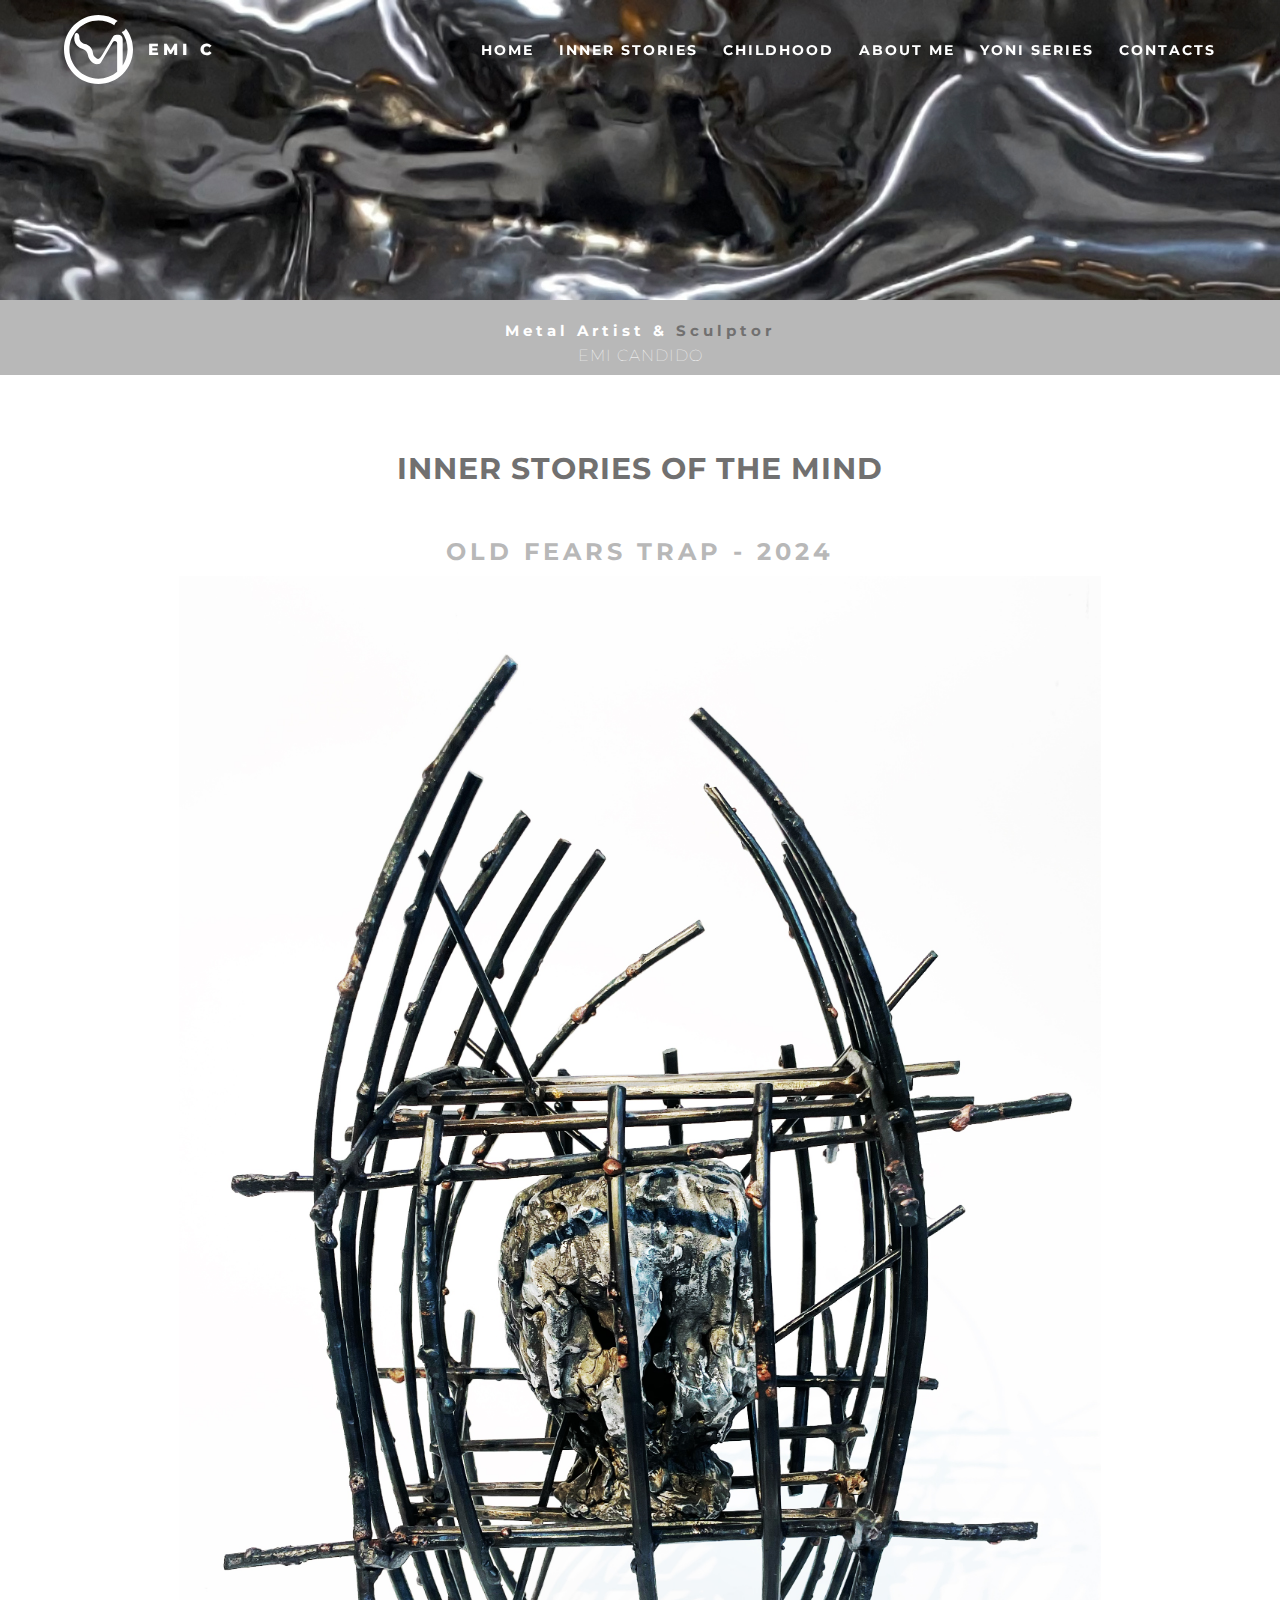
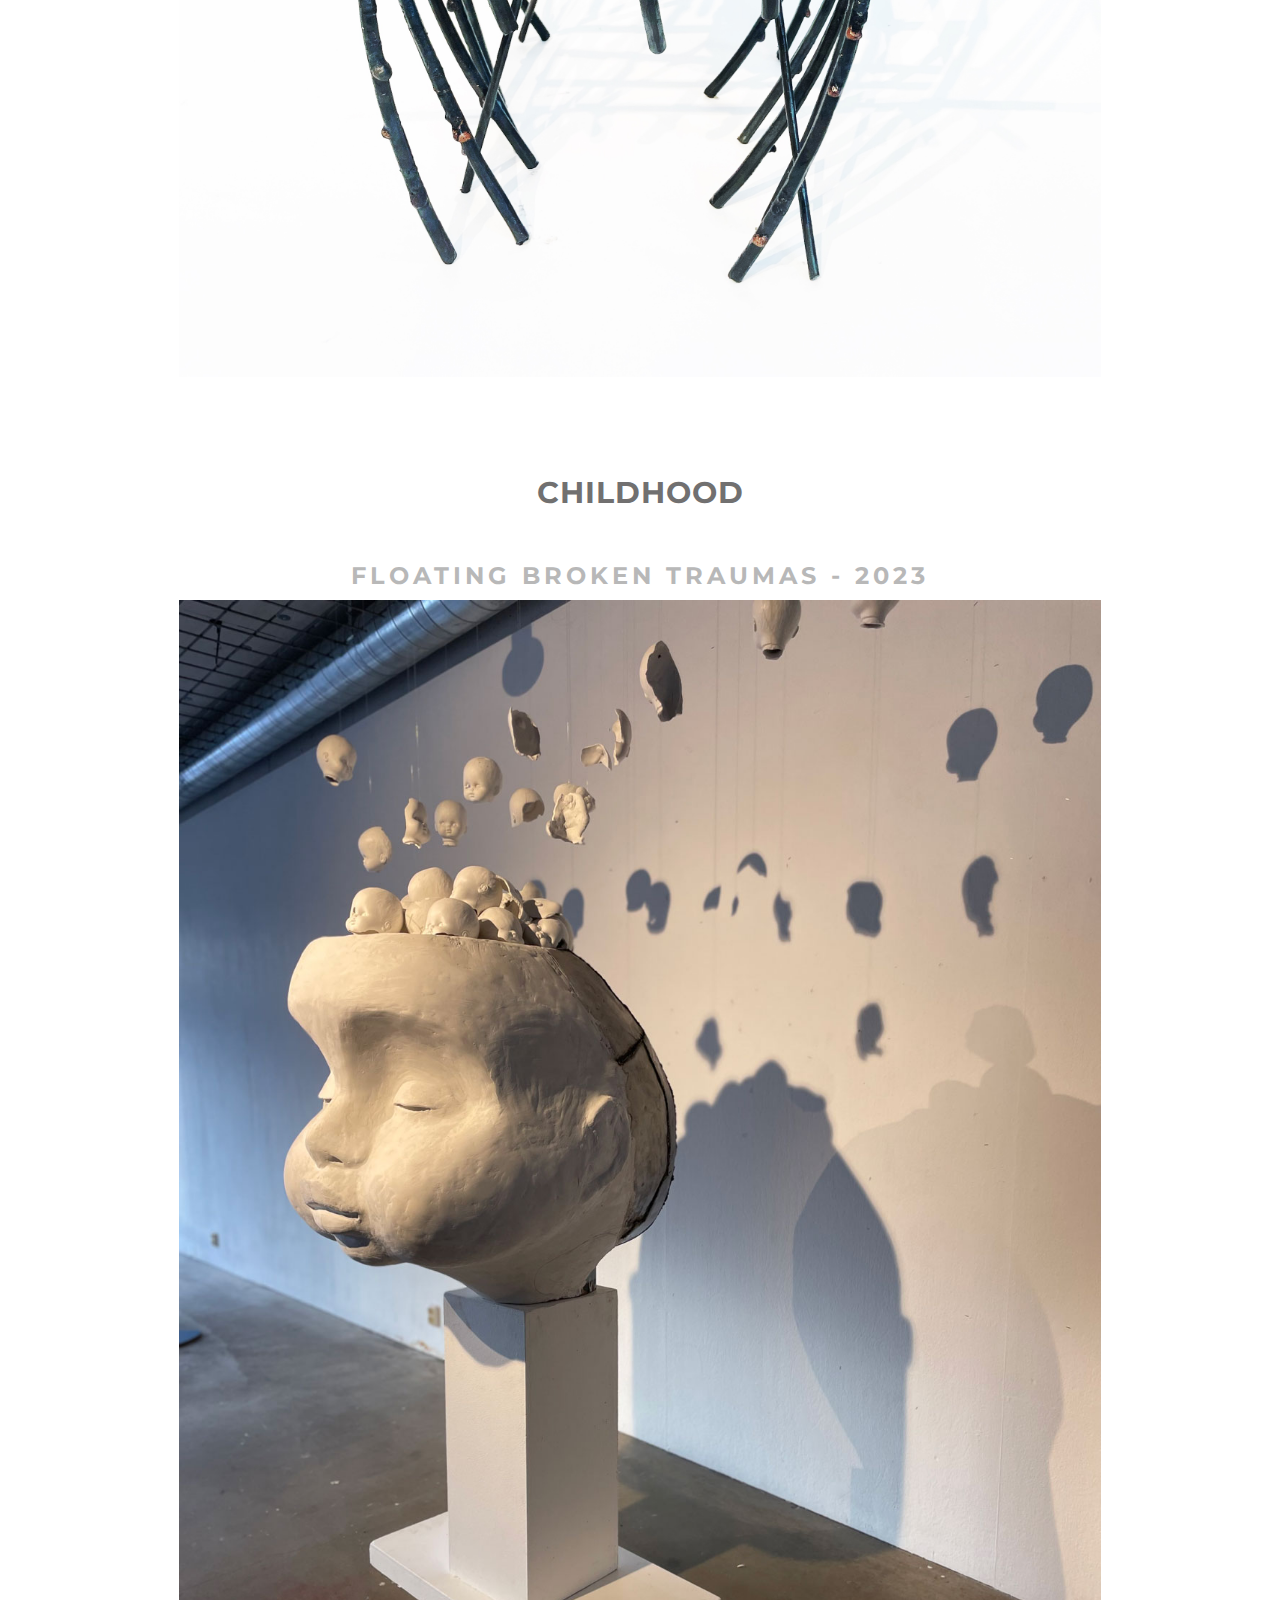
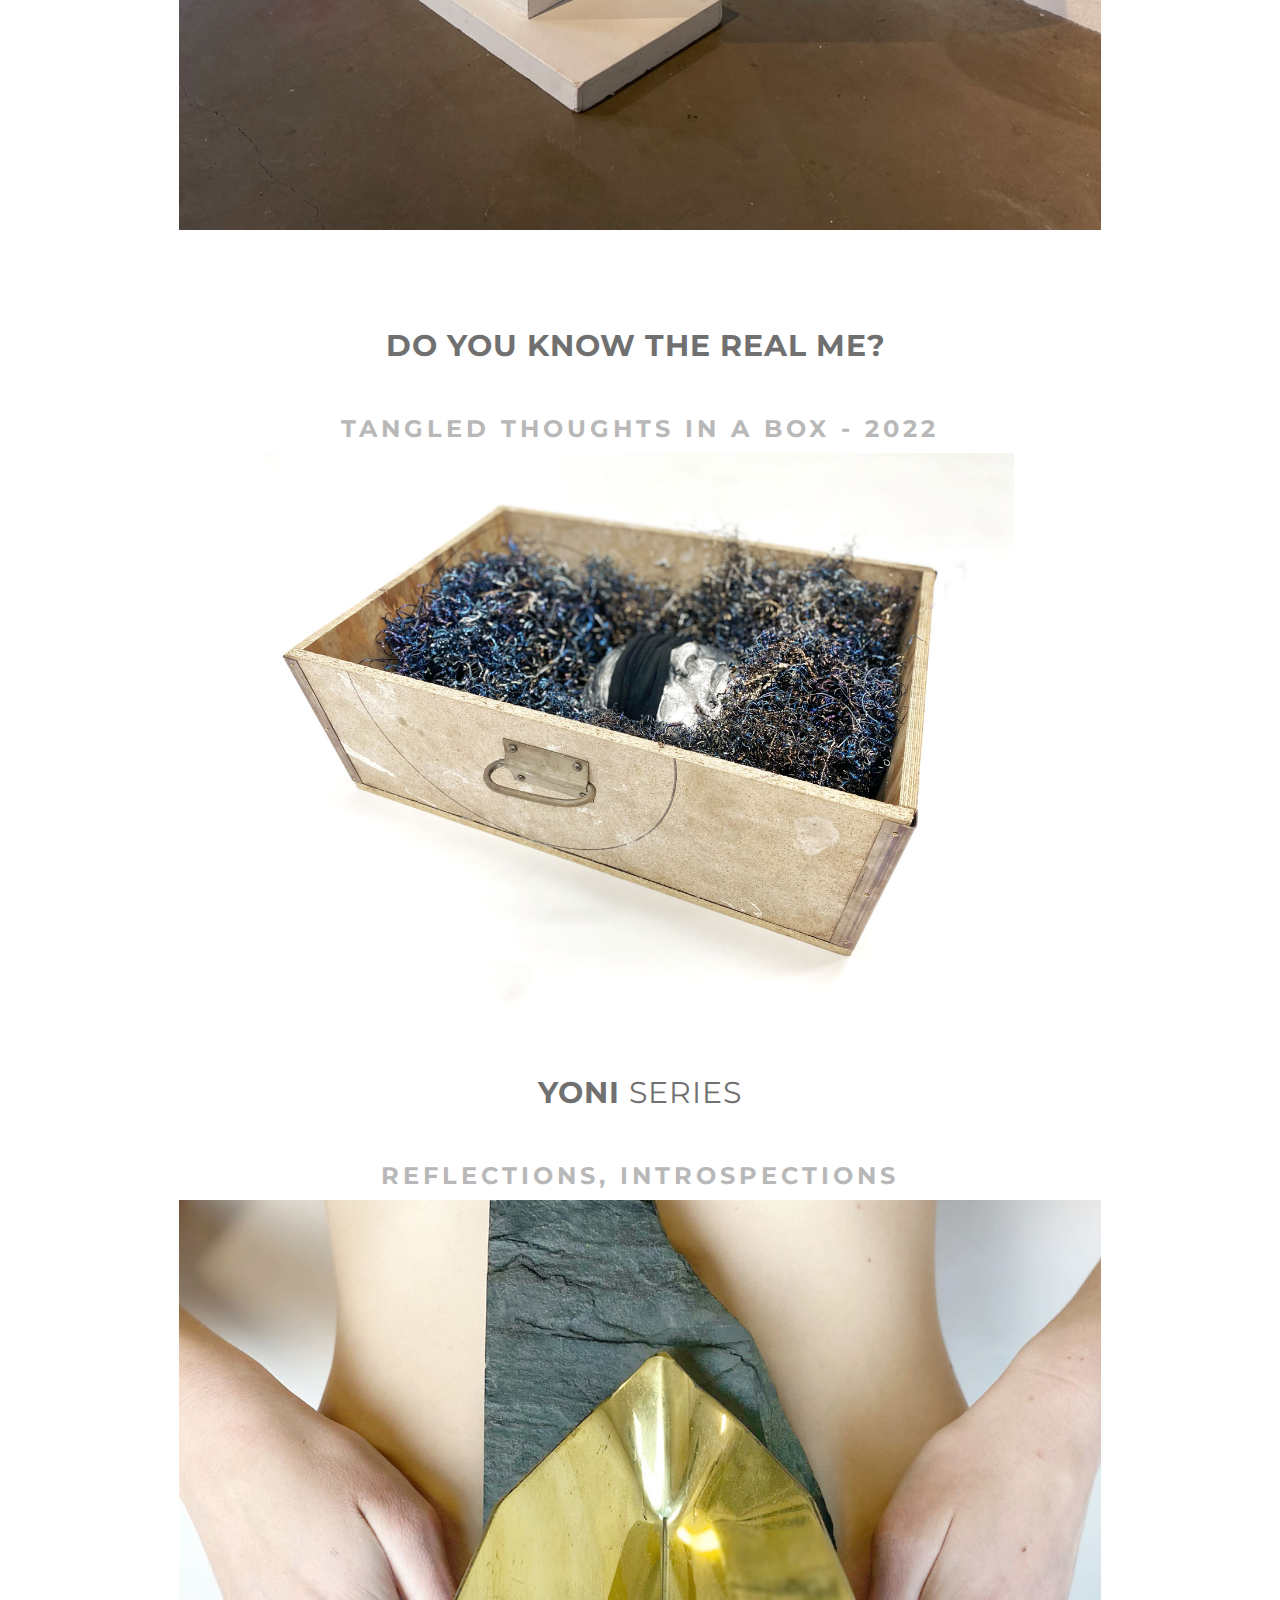
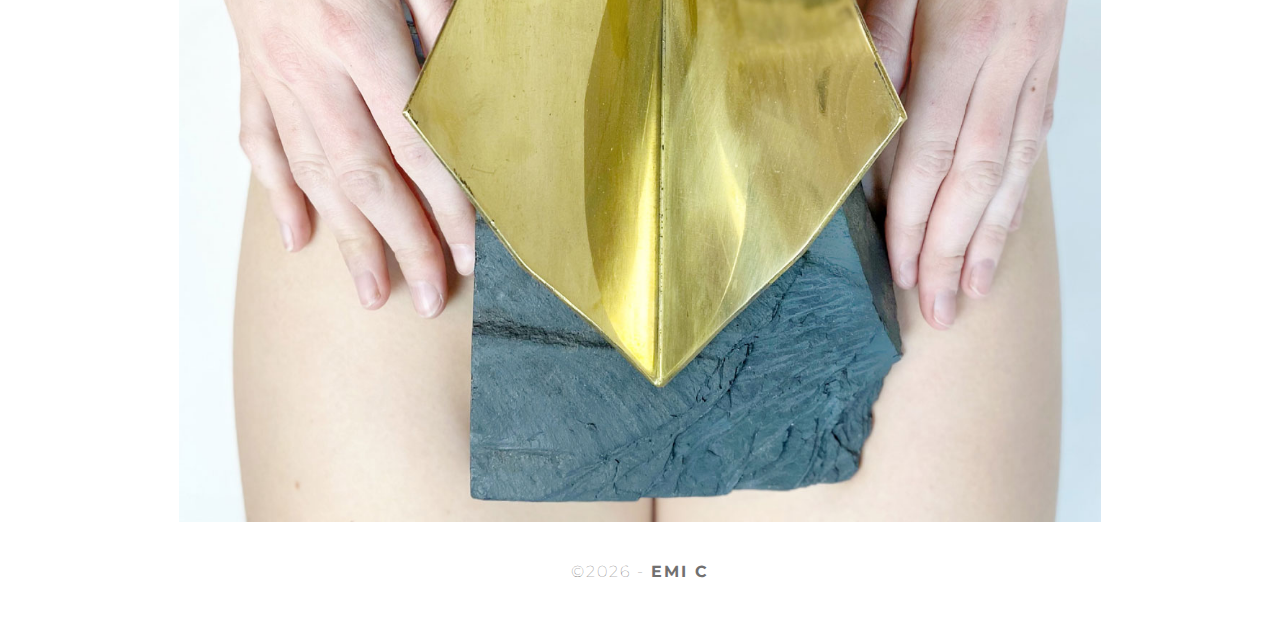
==== commit 5d72110e: "commit" ====
--- a/index.html
+++ b/index.html
@@ -4,7 +4,8 @@
 <meta charset="UTF-8">
 <meta http-equiv="X-UA-Compatible" content="IE=edge">
 <meta name="viewport" content="width=device-width, initial-scale=1">
-<title>EMI C</title>
+<title>Metal Sculptor & Conceptual Artist. Emi Candido | emicandido.com</title>
+<meta name="description" content="Explore the metal sculptures of Emi Candido, a conceptual artist creating thought-provoking installations on identity, trauma, and human experience.">
 <link rel="icon" type="image/x-icon" href="./images/logo_Tab.svg">	
 <link href="css/singlePageTemplate.css" rel="stylesheet" type="text/css">
 <link rel="stylesheet" href="./css/custom.css">
@@ -13,6 +14,20 @@
 <link rel="preconnect" href="https://fonts.googleapis.com">
 <link rel="preconnect" href="https://fonts.gstatic.com" crossorigin>
 <link href="https://fonts.googleapis.com/css2?family=Montserrat:wght@400;500;700&display=swap" rel="stylesheet"> 
+<script type="application/ld+json">
+  {
+    "@context": "https://schema.org",
+    "@type": "Person",
+    "name": "Emi Candido",
+    "jobTitle": "Metal Artist & Sculptor",
+    "url": "https://emicandido.com",
+    "sameAs": [
+      "https://www.instagram.com/emic.2023"
+    ],
+    "description": "Conceptual metal artist exploring mental health, childhood trauma, and identity through metal sculptures and installations."
+  }
+  </script>
+  
 </head>
 <body>
     <!-- btn up -->
@@ -24,18 +39,18 @@
     <div class="header-fixed">
         <div class="container" id="imagem">
           <div class="logo">
-            <img src="images/logo.svg" alt="logo emi c" />
+            <img src="images/logo.svg" alt="Emi Candido - Metal Artist Logo" />
             <span class="logotexto">EMI C</span>
           </div>
         
           <nav class="nav">
             <ul class="lists">
               <li class="item"><a href="index.html">HOME</a></li>
-              <li class="item"><a href="works_InnerStories.html">INNER STORIES</a></li>
-              <li class="item"><a href="works_childhood.html">CHILDHOOD</a></li>
-              <li class="item"><a href="works_masks.html">About me</a></li>
-              <li class="item"><a href="works_yoni.html">YONI SERIES</a></li>
-              <li class="item"><a class="" href="bio&contact.html">CONTACTS</a></li>
+              <li class="item"><a href="inner-stories-metal-sculptures.html">INNER STORIES</a></li>
+              <li class="item"><a href="childhood-trauma-art.html">CHILDHOOD</a></li>
+              <li class="item"><a href="identity-metal-sculptures.html">About me</a></li>
+              <li class="item"><a href="yoni-series-metal-art.html">YONI SERIES</a></li>
+              <li class="item"><a class="" href="contact-emi-candido.html">CONTACTS</a></li>
             </ul>
           </nav>
           <div class="burger"></div>
@@ -49,36 +64,41 @@
       <!-- Hero Section -->
       <section class="hero" id="hero">
         <div class="container">
-          <h2 class="hero_header">METAL&nbsp;<span class="light">ARTIST</span></h2>
+          <h1 class="hero_header">Metal Artist &  <span class="light">Sculptor</span></h1>
           <p class="tagline">EMI CANDIDO</p>
         </div>
       </section>
       <section class="about_works" id="about">
         <div class="container">
-          <h2 class="hidden">About</h2>
           <!-- Inner Stories of the mind -->
-          <h2 class="tagline_wtitulo"><a href="works_InnerStories.html"><strong>Inner Stories of the mind</strong></a></h2>
+          <h2 class="tagline_wtitulo"><a href="inner-stories-metal-sculptures.html"><strong>Inner Stories of the mind</strong></a></h2>
           <h2 class="hero_header_texto" style="color:#B8B8B8">Old Fears Trap - 2024<span class="light"></span></h2>
-          <div class="text_column_Centro"><a href="works_InnerStories.html"><img
-                src="images/InnerStories_Old Fears Trap_.jpeg" class="center" width="70%">
+          <div class="text_column_Centro"><a href="inner-stories-metal-sculptures.html">
+            <img src="images/InnerStories_Old Fears Trap_.jpeg" class="center" width="70%" alt="InnerStories_Old Fears">
             </a></div>
           <!-- childwood -->
-          <h2 class="tagline_wtitulo_2"><a href="works_childhood.html"><strong><br>childhood</strong></a></h2>
+          <h2 class="tagline_wtitulo_2"><a href="childhood-trauma-art.html"><strong><br>childhood</strong></a></h2>
           <h2 class="hero_header_texto" style="color:#B8B8B8">Floating Broken Traumas - 2023<span class="light"></span></h2>
-          <div class="text_column_Centro"><a href="works_childhood.html"><img
-                src="images/childwood_Floating_Broken_Traumas_2.jpg" class="center" width="70%"></a></div>
+          <div class="text_column_Centro"><a href="childhood-trauma-art.html">
+            <img src="images/childwood_Floating_Broken_Traumas_2.jpg" alt="childwood_Floating_Broken_Traumas" class="center" width="70%"></a></div>
           <!-- Do you know the real me -->
           <h2 class="tagline_wtitulo_2"><strong><br>
-              <a href="works_masks.html">Do you know the real me?&nbsp;</a></strong><a href="works_masks.html"><br></h2>
+              <a href="identity-metal-sculptures.html">Do you know the real me?&nbsp;</a></strong><a href="identity-metal-sculptures.html"><br></h2>
           <h2 class="hero_header_texto" style="color:#B8B8B8">Tangled Thoughts in a Box - 2022<span class="light"></span></h2>
-          <div class="text_column_Centro"><a href="works_masks.html"><img src="images/mask_Tangled_Thoughts_in_a_Box.jpg"
-                class="centerpressure" width="70%"></a></div>
+          <div class="text_column_Centro">
+            <a href="identity-metal-sculptures.html">
+              <img src="images/mask_Tangled_Thoughts_in_a_Box.jpg" alt="Tangled_Thoughts" class="centerpressure" width="70%">
+            </a>
+          </div>
           <!-- YONI -->
-          <h2 class="tagline_wtitulo_2"><a href="works_yoni.html"><strong>Yoni&nbsp;</strong>series</a></h2>
-          <h2 class="hero_header_texto" style="color:#B8B8B8"><strong>REFLECTIONS, INTROSPECTIONS</strong><span
-              class="light"></span></h2>
-          <div class="text_column_Centro"><a href="works_yoni.html"><img src="images/Yoni_Reflections_introspections.jpg"
-                class="center" width="70%"></a></div>
+          <h2 class="tagline_wtitulo_2">
+            <a href="yoni-series-metal-art.html"><strong>Yoni</strong> series</a>
+          </h2>
+          <h2 class="hero_header_texto" style="color:#B8B8B8">
+            <strong>REFLECTIONS, INTROSPECTIONS</strong><span class="light"></span></h2>
+          <div class="text_column_Centro">
+            <a href="yoni-series-metal-art.html">
+              <img src="images/Yoni_Reflections_introspections.jpg" alt="Yoni_Reflections_introspections" class="center" width="70%"></a></div>
         </div>
       </section>
   <div class="container">
